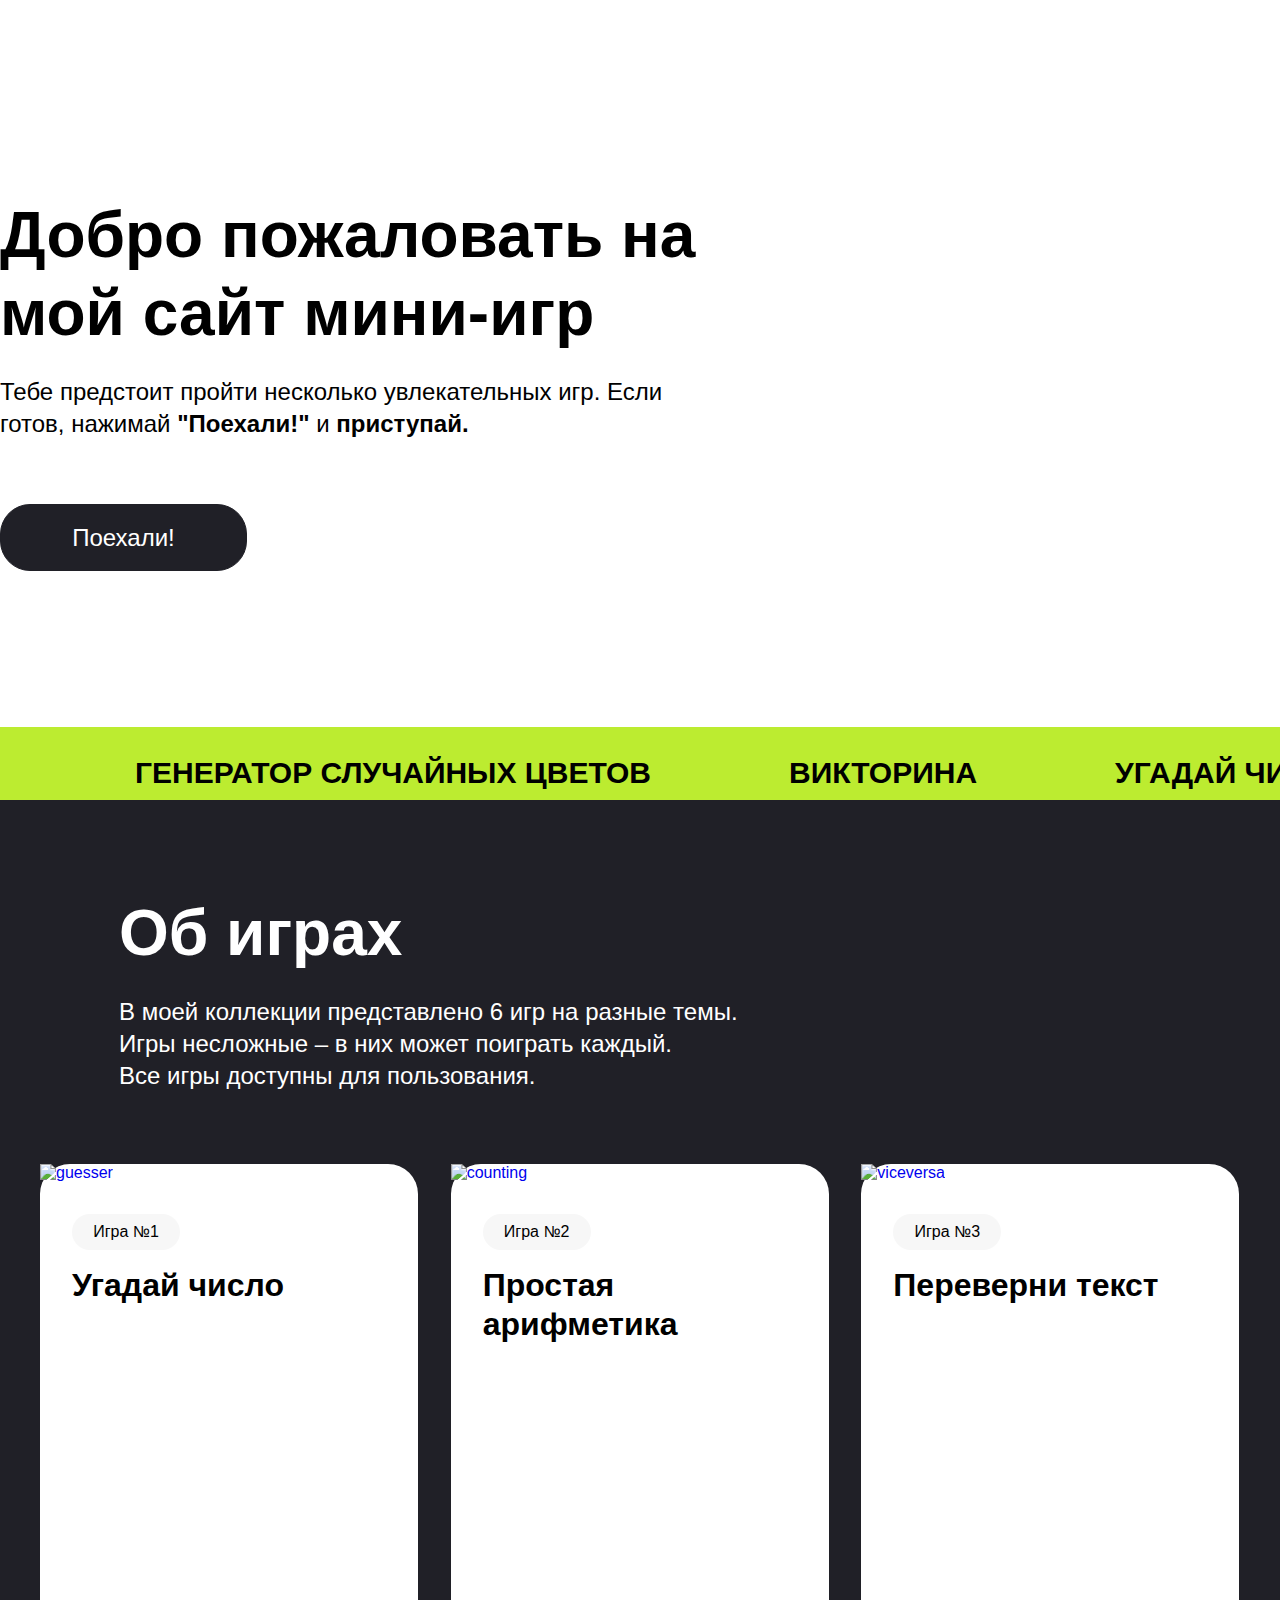
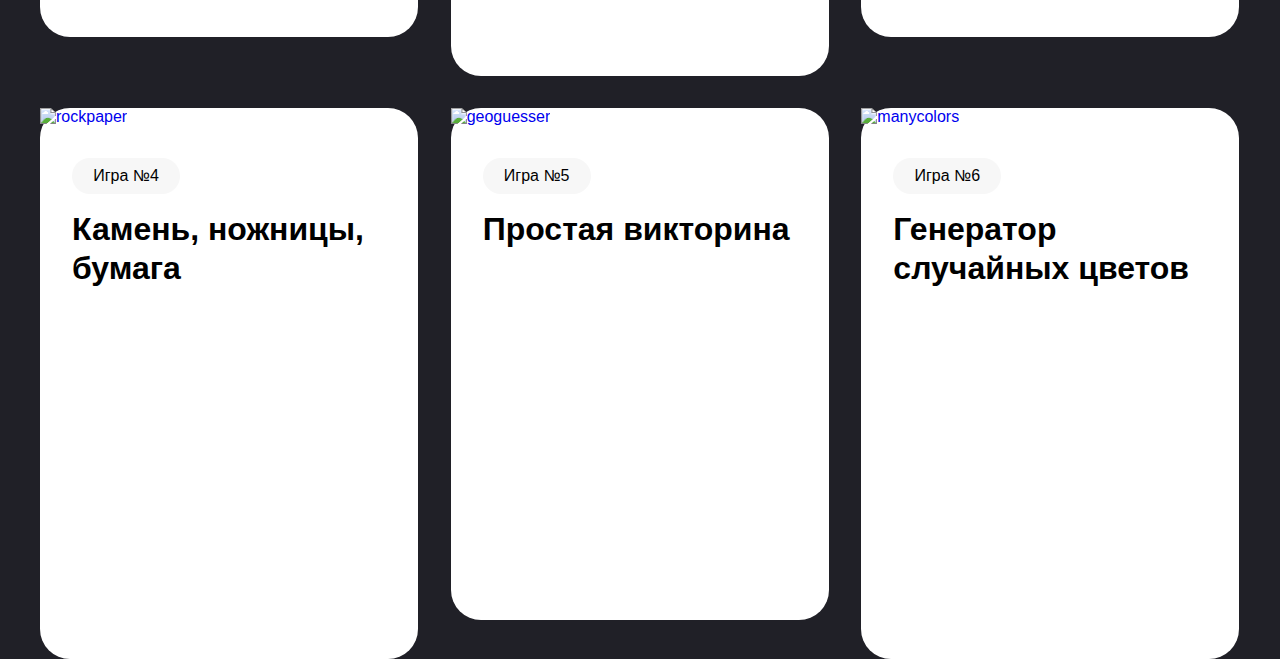
==== index.html @ f21422d6 "Добавил мобильный адаптив и задания по js" ====
<!DOCTYPE html>
<html lang="en">
<head>
    <meta charset="UTF-8">
    <meta name="viewport" content="width=device-width, initial-scale=1.0">
    <link rel="stylesheet" href="style.css">
    <link rel="stylesheet" href="_mobile.css">
    <title>Домашняя работа 1</title>
</head>
<body>
    <header class="header center">
        <div class="header__title-block">
            <h1 class="header__title-block-title">Добро пожаловать на мой сайт мини-игр</h1>
            <p class="header__title-block-text">Тебе предстоит пройти несколько увлекательных игр. Если готов, нажимай <span class="addtext">"Поехали!"</span> и <span class="addtext">приступай.</span></p>
            <button class="header__title-block-button">Поехали!</button>
        </div>
        <div class="header__stripe">
            <div class="header__stripe-text">
                <p class="header__stripe-text-tag">ВИКТОРИНА</p>
                <p class="header__stripe-text-tag">УГАДАЙ ЧИСЛО</p>
                <p class="header__stripe-text-tag">ПЕРЕВЕРНИ ТЕКСТ</p>
                <p class="header__stripe-text-tag">ПРОСТАЯ АРИФМЕТИКА</p>
                <p class="header__stripe-text-tag">КАМЕНЬ, НОЖНИЦЫ, БУМАГА</p>
                <p class="header__stripe-text-tag">ГЕНЕРАТОР СЛУЧАЙНЫХ ЦВЕТОВ</p>
                <p class="header__stripe-text-tag">ВИКТОРИНА</p>
                <p class="header__stripe-text-tag">УГАДАЙ ЧИСЛО</p>
                <p class="header__stripe-text-tag">ПЕРЕВЕРНИ ТЕКСТ</p>
                <p class="header__stripe-text-tag">ПРОСТАЯ АРИФМЕТИКА</p>
                <p class="header__stripe-text-tag">КАМЕНЬ, НОЖНИЦЫ, БУМАГА</p>
                <p class="header__stripe-text-tag">ГЕНЕРАТОР СЛУЧАЙНЫХ ЦВЕТОВ</p>
            </div>
        </div>
    </header>
<section class="about-games center">
<div class="about-games__textblock">
    <h2 class="about-games__title">Об играх</h2>
    <p class="about-games__text">В моей коллекции представлено 6 игр на разные темы. <br>Игры несложные – в них может поиграть каждый. <br>Все игры доступны для пользования.</p>
</div>

<div class="about-games__gamecards">
    <div class="about-games__gamecard-m">
    <a class="about-games__gamelink" href="#">
        <img src="gamesite/images/gamesicons/guesser.png" alt="guesser">
        <div class="about-games__gamelink-description">
            <label class="about-games__gamelink-description__title">Игра №1</label>
            <p class="about-games__gamelink-description__text">Угадай число</p>
        </div>
    </a>
    </div>
    <div class="about-games__gamecard-xl">
    <a class="about-games__gamelink" href="#">
            <img src="gamesite/images/gamesicons/counting.png" alt="counting">
            <div class="about-games__gamelink-description">
                <label class="about-games__gamelink-description__title">Игра №2</label>
                <p class="about-games__gamelink-description__text">Простая арифметика</p>
            </div>
    </a>
    </div>
    <div class="about-games__gamecard-m">
    <a class="about-games__gamelink" href="#">
        <img src="gamesite/images/gamesicons/viceversa.png" alt="viceversa">
        <div class="about-games__gamelink-description">
            <label class="about-games__gamelink-description__title">Игра №3</label>
            <p class="about-games__gamelink-description__text">Переверни текст</p>
        </div>
    </a>
    </div>
    <div class="about-games__gamecard-xxl">
    <a class="about-games__gamelink" href="#">
            <img src="gamesite/images/gamesicons/rockpaper.png" alt="rockpaper">
            <div class="about-games__gamelink-description">
                <label class="about-games__gamelink-description__title">Игра №4</label>
                <p class="about-games__gamelink-description__text">Камень, ножницы, бумага</p>
            </div>
    </a>
    </div>
    <div class="about-games__gamecard-xl">
    <a class="about-games__gamelink" href="#">
            <img src="gamesite/images/gamesicons/geoguesser.png" alt="geoguesser">
            <div class="about-games__gamelink-description">
                <label class="about-games__gamelink-description__title">Игра №5</label>
                <p class="about-games__gamelink-description__text">Простая викторина</p>
            </div>
    </a>
    </div>
    <div class="about-games__gamecard-xxl">
    <a class="about-games__gamelink" href="#">
            <img src="gamesite/images/gamesicons/manycolors.png" alt="manycolors">
            <div class="about-games__gamelink-description">
                <label class="about-games__gamelink-description__title">Игра №6</label>
                <p class="about-games__gamelink-description__text">Генератор случайных цветов</p>
            </div>
    </a>
    </div>
</div>
</section>
<script src="hw-2.js"></script>
</body>
</html>
---- style.css ----
* {
    margin: 0;
    padding: 0;
    box-sizing: border-box;
  }
 
  @import "mobile";

body {
    font-family: "Montserrat", sans-serif;
  }

.center {
    padding-left: calc(50% - 720px);
    padding-right: calc(50% - 720px);
}

  /* ↓↓↓БЛОК HEADER↓↓↓ */
  .header {
    max-height: 800px;
    width: 100%;
    background: url(gamesite/images/Star-1.png) left 63px top 94px/35px no-repeat,
                url(gamesite/images/Star-2.png) right 63px top 94px/57px no-repeat,
                url(gamesite/images/Star-3.png) bottom right/ 37px no-repeat,
                url(gamesite/images/Star-4.png) bottom right/84px no-repeat,
                url(gamesite/images/largestar2.png) right -350px/1074px 1130px no-repeat,
                url(gamesite/images/backgroundheader.png) center/100% 800px no-repeat;
    background-position: 23% 10%, 19% 17%, 57% 65%, 61% 75%, 132% 108%;
            }


.header__title-block {
    max-width: 768px;
    display: flex;
    flex-direction: column;
    align-content: center;
    justify-content: center;
    flex-wrap: wrap;
    }

.header__title-block-title {
    font-weight: 700;
    font-size: 64px;
    line-height: 78px;
    padding-top: 196px;
    
}

.header__title-block-text {
    font-weight: 400;
    font-size: 24px;
    line-height: 32px;
    padding-top: 24px;
    padding-right: 48px;
    }

/* ↓↓↓ Кнопка ↓↓↓ */

.header__title-block-button {
    background: #202027;
    border: 1px solid #202027;
    box-sizing: border-box;
    border-radius: 30px;
    width: 247px;
    height: 67px;
    font-size: 24px;
    font-weight: 600px;
    color: rgb(255, 255, 255);
    margin-top: 64px;
    margin-bottom: 156px;
}

.header__title-block-button:hover {
    background: #FFFFFF;
    color: #202027;
    transition: 0.5s;
}

/* ↑↑↑Кнопка конец↑↑↑ */

.addtext {
    font-weight: 600;
}

/* ↓↓↓ БЕГУЩАЯ СТРОКА ↓↓↓ */

.header__stripe {
    background-color: rgb(188, 236, 48);
    width: 1440px;
    height: 98px;
    overflow: hidden;
    margin: 0 auto;
}

.header__stripe-text {
    display: flex;
    flex-direction: row;
    align-items: center;
    justify-content: center;
    height: 90px;
    gap: 138px;
    
}

.header__stripe-text-tag {
    width: 100%;
    position: relative;
    font-size: 30px;
    font-weight: 700;
    line-height: 110%;
    white-space: nowrap;
    text-transform: uppercase;
}

.header__stripe-text-tag::before {
    position: absolute;
    content:'';
    background-image: url(gamesite/images/headerstripestar.svg);
    width: 36px;
    height: 36px;
    top: 0;
    left: -82px;
}

/* ↑↑↑ БЕГУЩАЯ СТРОКА конец ↑↑↑ */

 /* ↑↑↑БЛОК HEADER КОНЕЦ↑↑↑ */

/* ↓↓↓БЛОК ОБ ИГРАХ↓↓↓ */

.about-games {
    background: #202027;
    background-repeat: no-repeat;
    background-image: url(gamesite/images/BlackstarXL.png), 
                      url(gamesite/images/Blackstar1.png), 
                      url(gamesite/images/Blackstar2.png);
    background-position: 106% 1%, 22% 55%, 24% 60%;
                
}

.about-games__textblock {
    margin-left: 119px;
    margin-right: 120px;
}

.about-games__title {
    padding-top: 94px;
    font-weight: 700;
    font-size: 64px;
    line-height: 78px;
    color: #ffffff;

}

.about-games__text {
    font-size: 24px;
    font-weight: 400;
    line-height: 32px;
    padding-top: 24px;
    letter-spacing: 0px;
    color: #FFFFFF;
}

/* ↓↓↓КАРТОЧСКИ С ИГРАМИ↓↓↓ */
    
/* ↓↓ Контейнер со всеми карточками ↓↓ */
.about-games__gamecards {
    display: grid;
    grid-template-columns: repeat(3, 1fr);
    gap: 32px;
    margin-top: 72px;
    max-width: 1200px;
    margin-left: auto;
    margin-right: auto;
} 
/* ↑↑ Контейнер со всеми карточками ↑↑ */

    /* ↓↓ Карточка малого размера ↓↓ */
.about-games__gamecard-m {
    width: 378px;
    height: 473px;
    background-color: #FFFFFF;
    border-radius: 30px;

}

.about-games__gamelink {
    text-decoration: none;
}

.about-games__gamelink-description {
    padding-top: 32px;
    padding-left: 32px;
    padding-right: 32px;
    padding-bottom: 36px;
}

.about-games__gamelink-description__title {
    font-size: 16px;
    font-weight: 500;
    line-height: 110%;
    border-radius: 52.58px;
    background: rgb(247, 247, 247);
    width: 108px;
    height: 36px;
    display: flex;
    align-items: center;
    justify-content: center;
    color: #000000;
}

.about-games__gamelink-description__text {
    padding-top: 16px;
    font-size: 32px;
    font-weight: 700;
    line-height: 39px;
    color: #000000; 
}
    /* ↑↑ Карточка малого размера ↑↑ */

    /* ↓↓ Карточка большого размера ↓↓ */

.about-games__gamecard-xl {
    width: 378px;
    height: 512px;
    background-color: #ffffff;
    border-radius: 30px;
    }

    /* ↑↑ Карточка большого размера ↑↑ */

    /* ↓↓ Карточка мега размера ↓↓ */

.about-games__gamecard-xxl {
    width: 378px;
    height: 551px;
    background-color: #ffffff;
    border-radius: 30px;
    }

    /* ↑↑ Карточка мега размера ↑↑ */
---- _mobile.css ----
@media (max-width: 768px) {

.about-games {
    display: none;
}

body {
    font-family: "Montserrat", sans-serif;
  }

  
.header {
    margin: auto;
    max-width: 425px;
    background: 
        url(gamesite/images/Star-1.png) left 63px top 94px/21px no-repeat,
        url(gamesite/images/Star-2.png) right 63px top 94px/35px no-repeat,
        url(gamesite/images/Star-3.png) bottom right/18px no-repeat,
        url(gamesite/images/Star-4.png) bottom right/39px 41px no-repeat,
        url(gamesite/images/Largemobilestar.png) no-repeat,
        url(gamesite/images/backgroundheader.png) center/425px 800px no-repeat;
    background-position: 35% 10%, 22% 17%, 70% 82%, 86% 89%, 155% -19%;
}

.header__title-block {
    font-family: Montserrat;
    padding-left: 17px;
    padding-right: 16px;
    display: flex;
    flex-direction: column;
    align-content: stretch;
    align-items: center;
    justify-content: center;
    text-align: center;
}


.header__title-block-title {
    font-family: Montserrat;
    font-size: 40px;
    font-weight: 700;
    line-height: 49px;
    letter-spacing: 0px;
    padding-left: 40px;
    padding-right: 40px;
    
    
    
}

.header__title-block-text {
    font-family: Montserrat;
    font-size: 16px;
    font-weight: 400;
    line-height: 20px;
    letter-spacing: 0px;
    padding-left: 40px;
    padding-right: 40px;
    margin-top: 24px;
    
}

/* ↓↓↓ Кнопка ↓↓↓ */
.header__title-block-button {
    background: #202027;
    border: 1px solid #202027;
    box-sizing: border-box;
    border-radius: 30px;
    width: 285px;
    height: 55px;
    font-size: 16px;
    font-weight: 600;
    line-height: 141.69%;
    color: rgb(255, 255, 255);
    margin-bottom: 131px;
    margin-top: 36px;
}
/* ↑↑↑Кнопка конец↑↑↑ */

/* ↓↓↓ БЕГУЩАЯ СТРОКА ↓↓↓ */

.header__stripe {
    background-color: rgb(188, 236, 48);
    width: 768px;
    height: 51px;
    overflow: hidden;
    
}

.header__stripe-text {
    display: flex;
    flex-direction: row;
    align-items: center;
    justify-content: center;
    height: 51.34px;
    gap: 74.13px;
    
}

.header__stripe-text-tag {
    width: 100%;
    position: relative;
    font-size: 16px;
    font-weight: 700;
    line-height: 110%;
    white-space: nowrap;
    text-transform: uppercase;
}

.header__stripe-text-tag::before {
    position: absolute;
    content:'';
    background-image: url(gamesite/images/headerstripestar.svg);
    width: 19.34pxx;
    height: 19.34pxpx;
    top: -9px;
    left: -52px;
}

/* ↑↑↑ БЕГУЩАЯ СТРОКА конец ↑↑↑ */




}
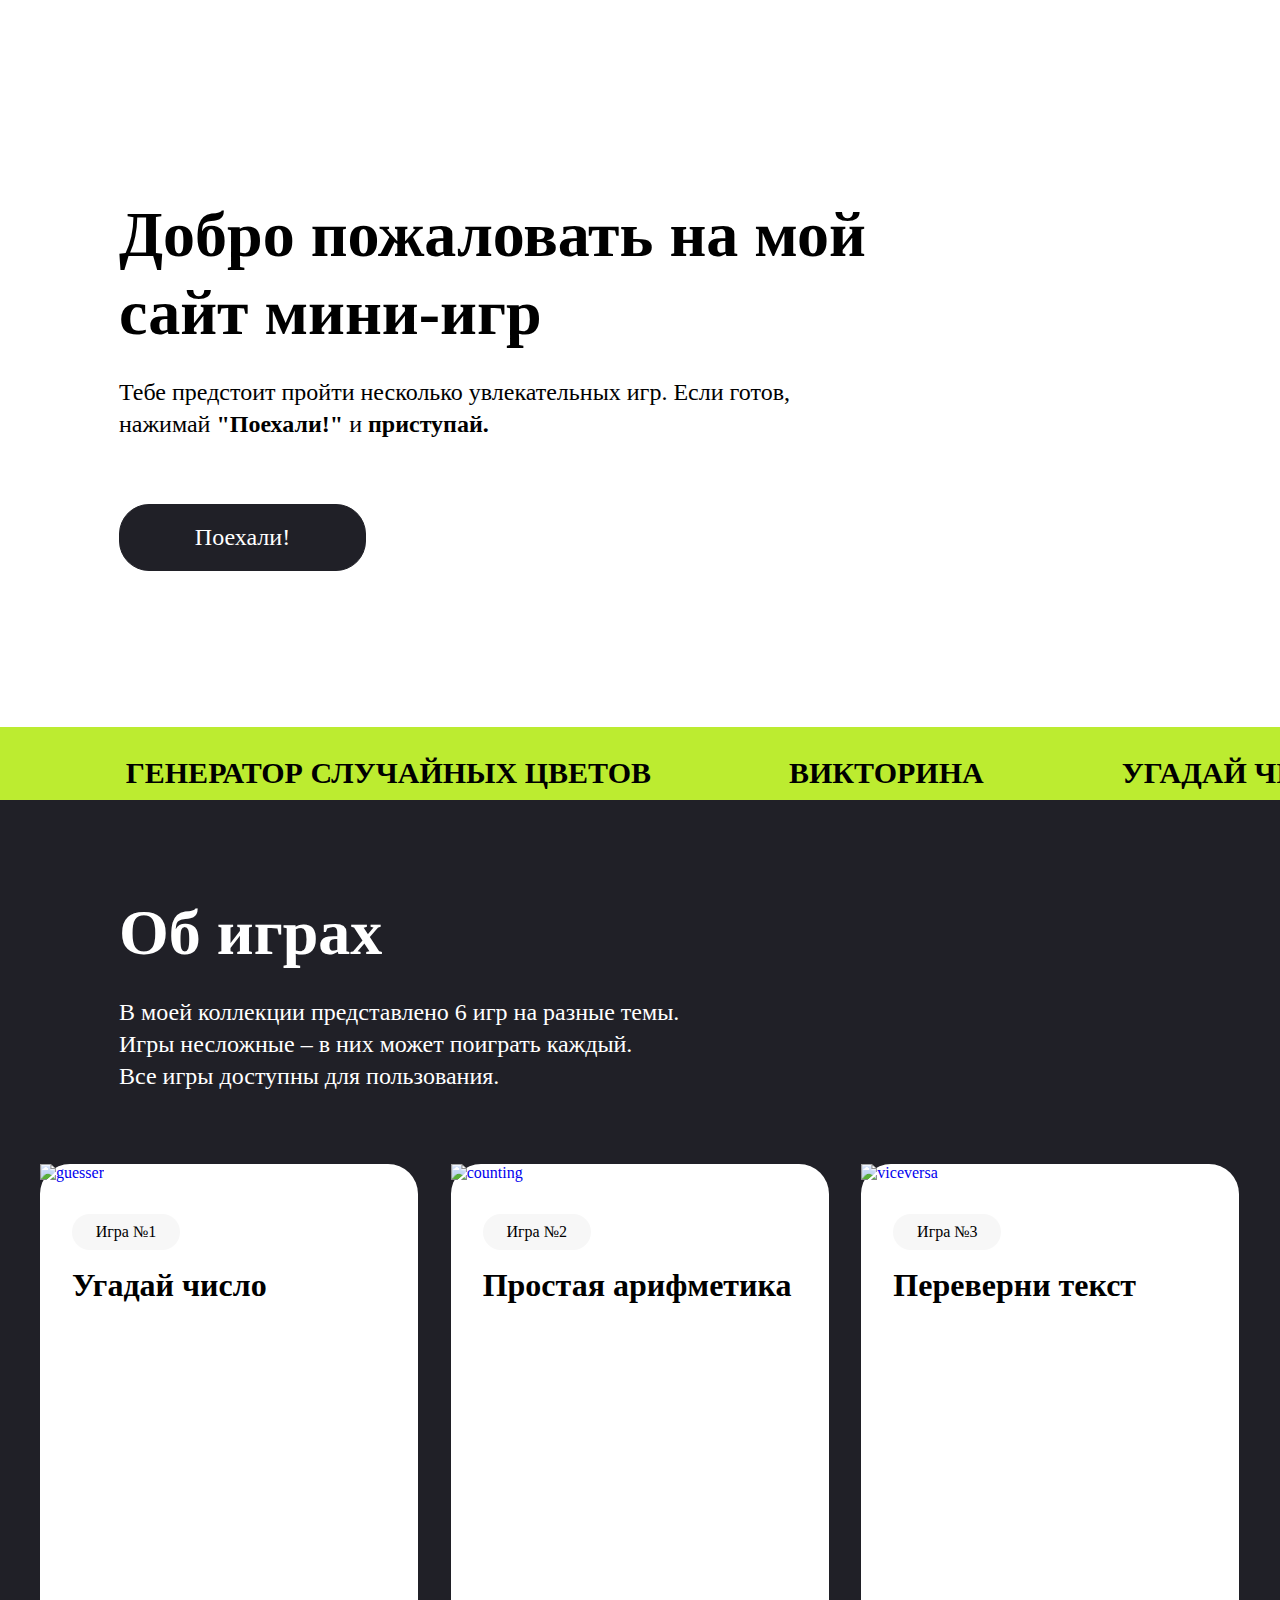
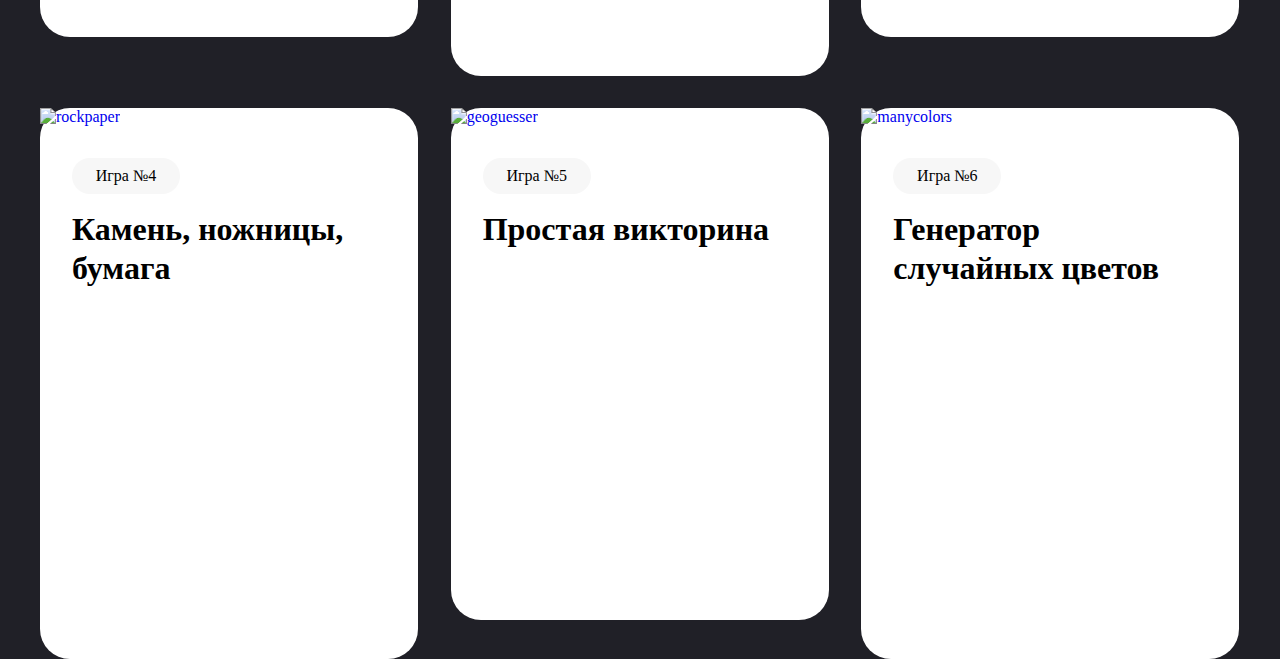
==== commit d783cf02: "Внес правки" ====
--- a/index.html
+++ b/index.html
@@ -38,60 +38,60 @@
 </div>
 
 <div class="about-games__gamecards">
-    <div class="about-games__gamecard-m">
+    <article class="about-games__gamecard-m">
     <a class="about-games__gamelink" href="#">
         <img src="gamesite/images/gamesicons/guesser.png" alt="guesser">
         <div class="about-games__gamelink-description">
-            <label class="about-games__gamelink-description__title">Игра №1</label>
+            <p class="about-games__gamelink-description__title">Игра №1</p>
             <p class="about-games__gamelink-description__text">Угадай число</p>
         </div>
     </a>
-    </div>
-    <div class="about-games__gamecard-xl">
+    </article>
+    <article class="about-games__gamecard-xl">
     <a class="about-games__gamelink" href="#">
             <img src="gamesite/images/gamesicons/counting.png" alt="counting">
             <div class="about-games__gamelink-description">
-                <label class="about-games__gamelink-description__title">Игра №2</label>
+                <p class="about-games__gamelink-description__title">Игра №2</p>
                 <p class="about-games__gamelink-description__text">Простая арифметика</p>
             </div>
     </a>
-    </div>
-    <div class="about-games__gamecard-m">
+    </article>
+    <article class="about-games__gamecard-m">
     <a class="about-games__gamelink" href="#">
         <img src="gamesite/images/gamesicons/viceversa.png" alt="viceversa">
         <div class="about-games__gamelink-description">
-            <label class="about-games__gamelink-description__title">Игра №3</label>
+            <p class="about-games__gamelink-description__title">Игра №3</p>
             <p class="about-games__gamelink-description__text">Переверни текст</p>
         </div>
     </a>
-    </div>
-    <div class="about-games__gamecard-xxl">
+    </article>
+    <article class="about-games__gamecard-xxl">
     <a class="about-games__gamelink" href="#">
             <img src="gamesite/images/gamesicons/rockpaper.png" alt="rockpaper">
             <div class="about-games__gamelink-description">
-                <label class="about-games__gamelink-description__title">Игра №4</label>
+                <p class="about-games__gamelink-description__title">Игра №4</p>
                 <p class="about-games__gamelink-description__text">Камень, ножницы, бумага</p>
             </div>
     </a>
-    </div>
-    <div class="about-games__gamecard-xl">
+    </article>
+    <article class="about-games__gamecard-xl">
     <a class="about-games__gamelink" href="#">
             <img src="gamesite/images/gamesicons/geoguesser.png" alt="geoguesser">
             <div class="about-games__gamelink-description">
-                <label class="about-games__gamelink-description__title">Игра №5</label>
+                <p class="about-games__gamelink-description__title">Игра №5</p>
                 <p class="about-games__gamelink-description__text">Простая викторина</p>
             </div>
     </a>
-    </div>
-    <div class="about-games__gamecard-xxl">
+    </article>
+    <article class="about-games__gamecard-xxl">
     <a class="about-games__gamelink" href="#">
             <img src="gamesite/images/gamesicons/manycolors.png" alt="manycolors">
             <div class="about-games__gamelink-description">
-                <label class="about-games__gamelink-description__title">Игра №6</label>
+                <p class="about-games__gamelink-description__title">Игра №6</p>
                 <p class="about-games__gamelink-description__text">Генератор случайных цветов</p>
             </div>
     </a>
-    </div>
+    </article>
 </div>
 </section>
 <script src="hw-2.js"></script>
--- a/style.css
+++ b/style.css
@@ -5,10 +5,6 @@
   }
  
   @import "mobile";
-
-body {
-    font-family: "Montserrat", sans-serif;
-  }
 
 .center {
     padding-left: calc(50% - 720px);
@@ -36,6 +32,8 @@
     align-content: center;
     justify-content: center;
     flex-wrap: wrap;
+    margin-left: 119px;
+    margin-right: 120px;
     }
 
 .header__title-block-title {
@@ -43,6 +41,7 @@
     font-size: 64px;
     line-height: 78px;
     padding-top: 196px;
+    font-family: Montserrat;
     
 }
 
@@ -52,6 +51,7 @@
     line-height: 32px;
     padding-top: 24px;
     padding-right: 48px;
+    font-family: Montserrat;
     }
 
 /* ↓↓↓ Кнопка ↓↓↓ */
@@ -68,6 +68,7 @@
     color: rgb(255, 255, 255);
     margin-top: 64px;
     margin-bottom: 156px;
+    font-family: Montserrat;
 }
 
 .header__title-block-button:hover {
@@ -110,6 +111,7 @@
     line-height: 110%;
     white-space: nowrap;
     text-transform: uppercase;
+    font-family: Montserrat;
 }
 
 .header__stripe-text-tag::before {
@@ -135,7 +137,7 @@
                       url(gamesite/images/Blackstar1.png), 
                       url(gamesite/images/Blackstar2.png);
     background-position: 106% 1%, 22% 55%, 24% 60%;
-                
+    width: 100%;
 }
 
 .about-games__textblock {
@@ -149,6 +151,7 @@
     font-size: 64px;
     line-height: 78px;
     color: #ffffff;
+    font-family: Montserrat;
 
 }
 
@@ -159,6 +162,7 @@
     padding-top: 24px;
     letter-spacing: 0px;
     color: #FFFFFF;
+    font-family: Montserrat;
 }
 
 /* ↓↓↓КАРТОЧСКИ С ИГРАМИ↓↓↓ */
@@ -207,6 +211,7 @@
     align-items: center;
     justify-content: center;
     color: #000000;
+    font-family: Montserrat;
 }
 
 .about-games__gamelink-description__text {
@@ -215,6 +220,7 @@
     font-weight: 700;
     line-height: 39px;
     color: #000000; 
+    font-family: Montserrat;
 }
     /* ↑↑ Карточка малого размера ↑↑ */
 
@@ -238,5 +244,96 @@
     border-radius: 30px;
     }
 
-    /* ↑↑ Карточка мега размера ↑↑ */
-
+ /* ↑↑ Карточка мега размера ↑↑ */
+
+
+
+
+
+
+
+
+
+
+
+
+
+
+
+
+
+
+
+
+
+
+
+
+
+
+
+
+
+
+
+
+
+
+
+
+
+
+
+
+
+
+
+
+
+
+
+
+
+
+
+
+
+
+
+
+
+
+
+
+
+
+
+
+
+
+
+
+
+
+
+
+
+
+
+
+
+
+
+
+
+
+
+
+
+
+
+
+
+
+
+
--- a/_mobile.css
+++ b/_mobile.css
@@ -4,11 +4,6 @@
     display: none;
 }
 
-body {
-    font-family: "Montserrat", sans-serif;
-  }
-
-  
 .header {
     margin: auto;
     max-width: 425px;
@@ -78,7 +73,7 @@
 /* ↑↑↑Кнопка конец↑↑↑ */
 
 /* ↓↓↓ БЕГУЩАЯ СТРОКА ↓↓↓ */
-
+.header__stripe {display: none;}
 .header__stripe {
     background-color: rgb(188, 236, 48);
     width: 768px;
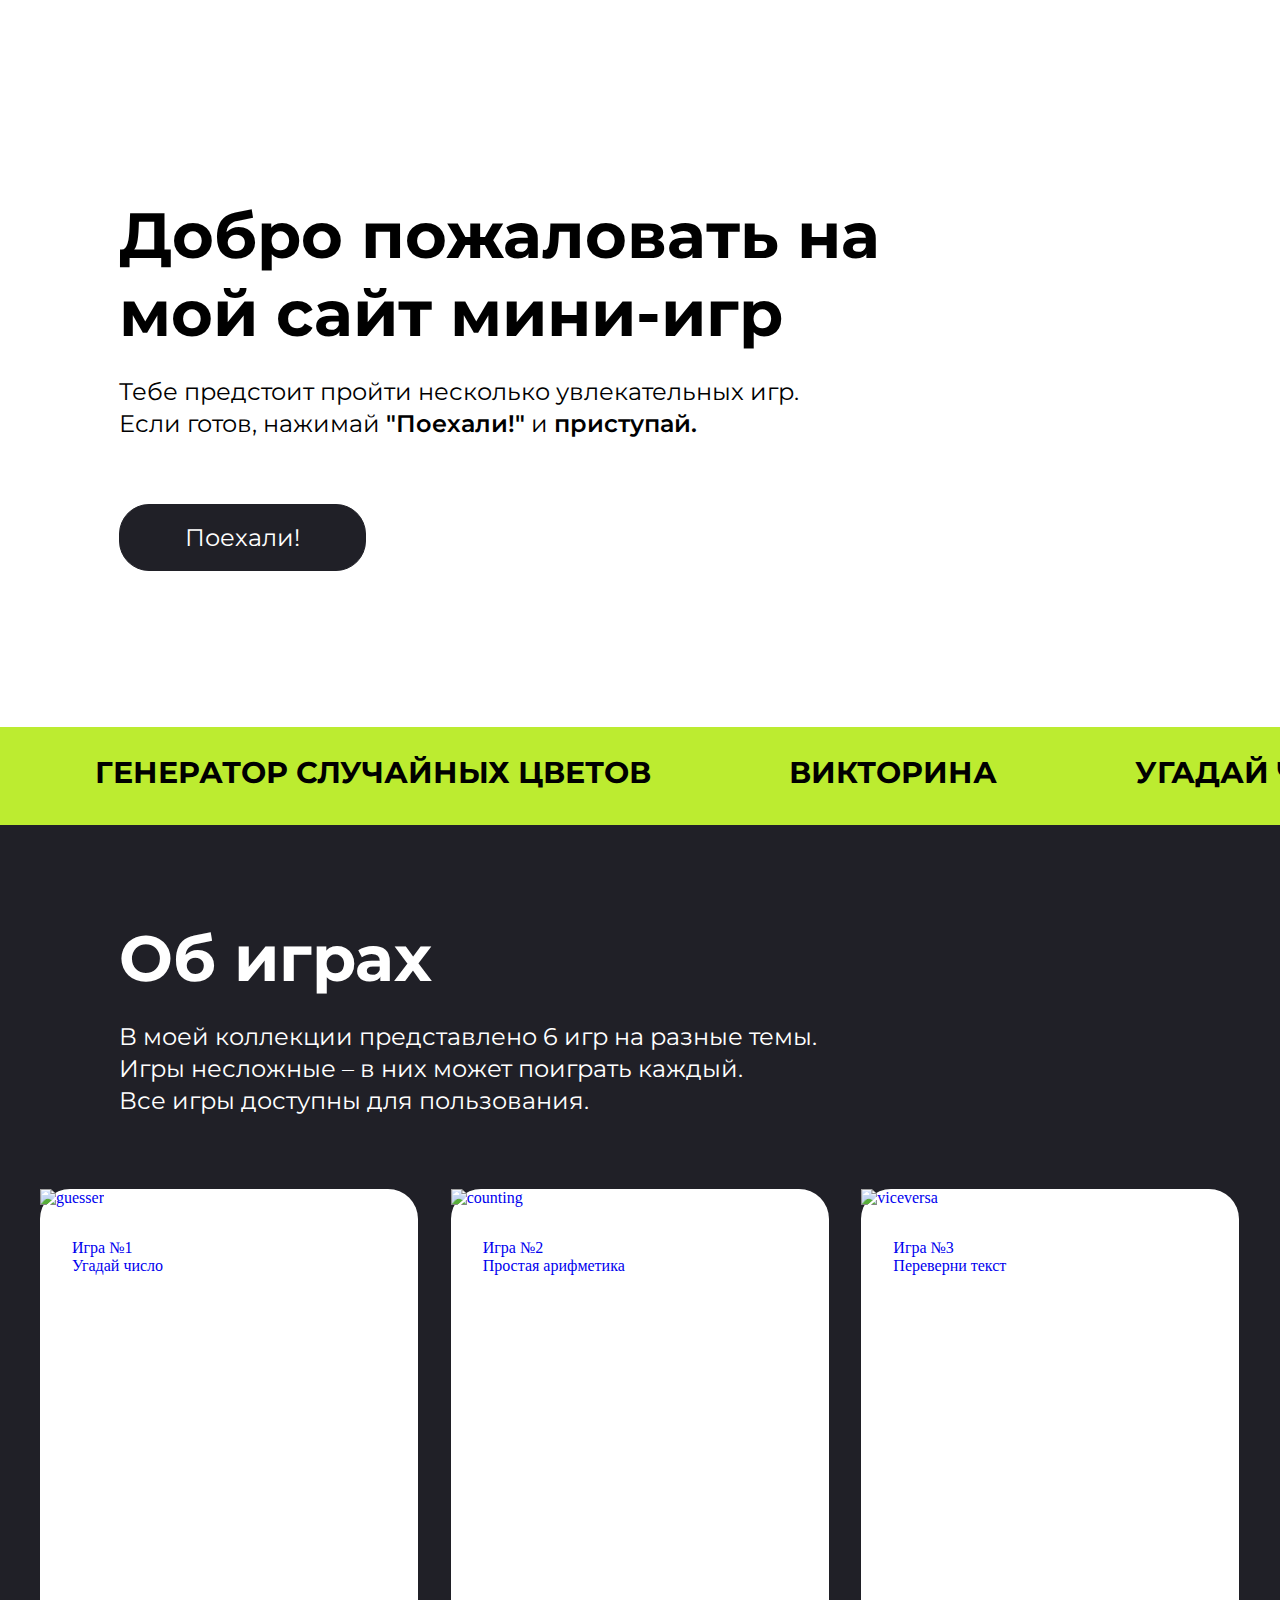
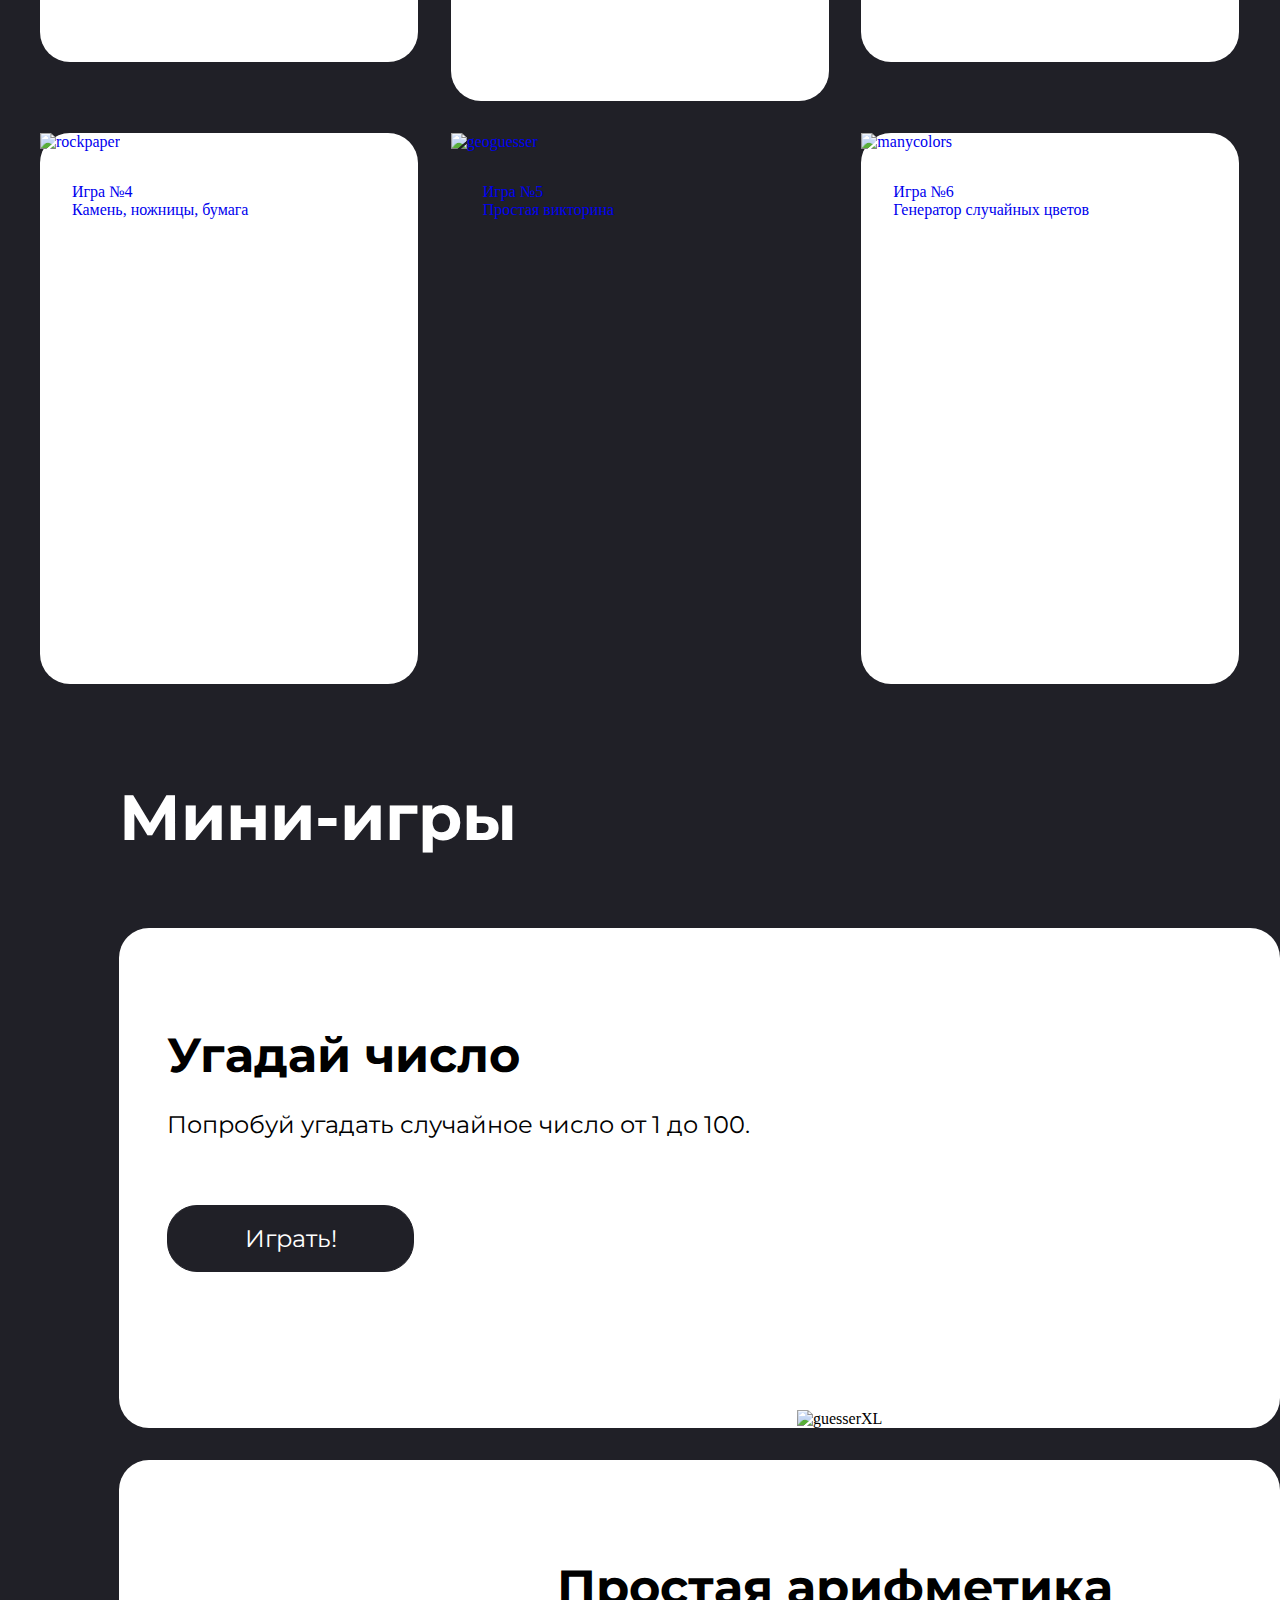
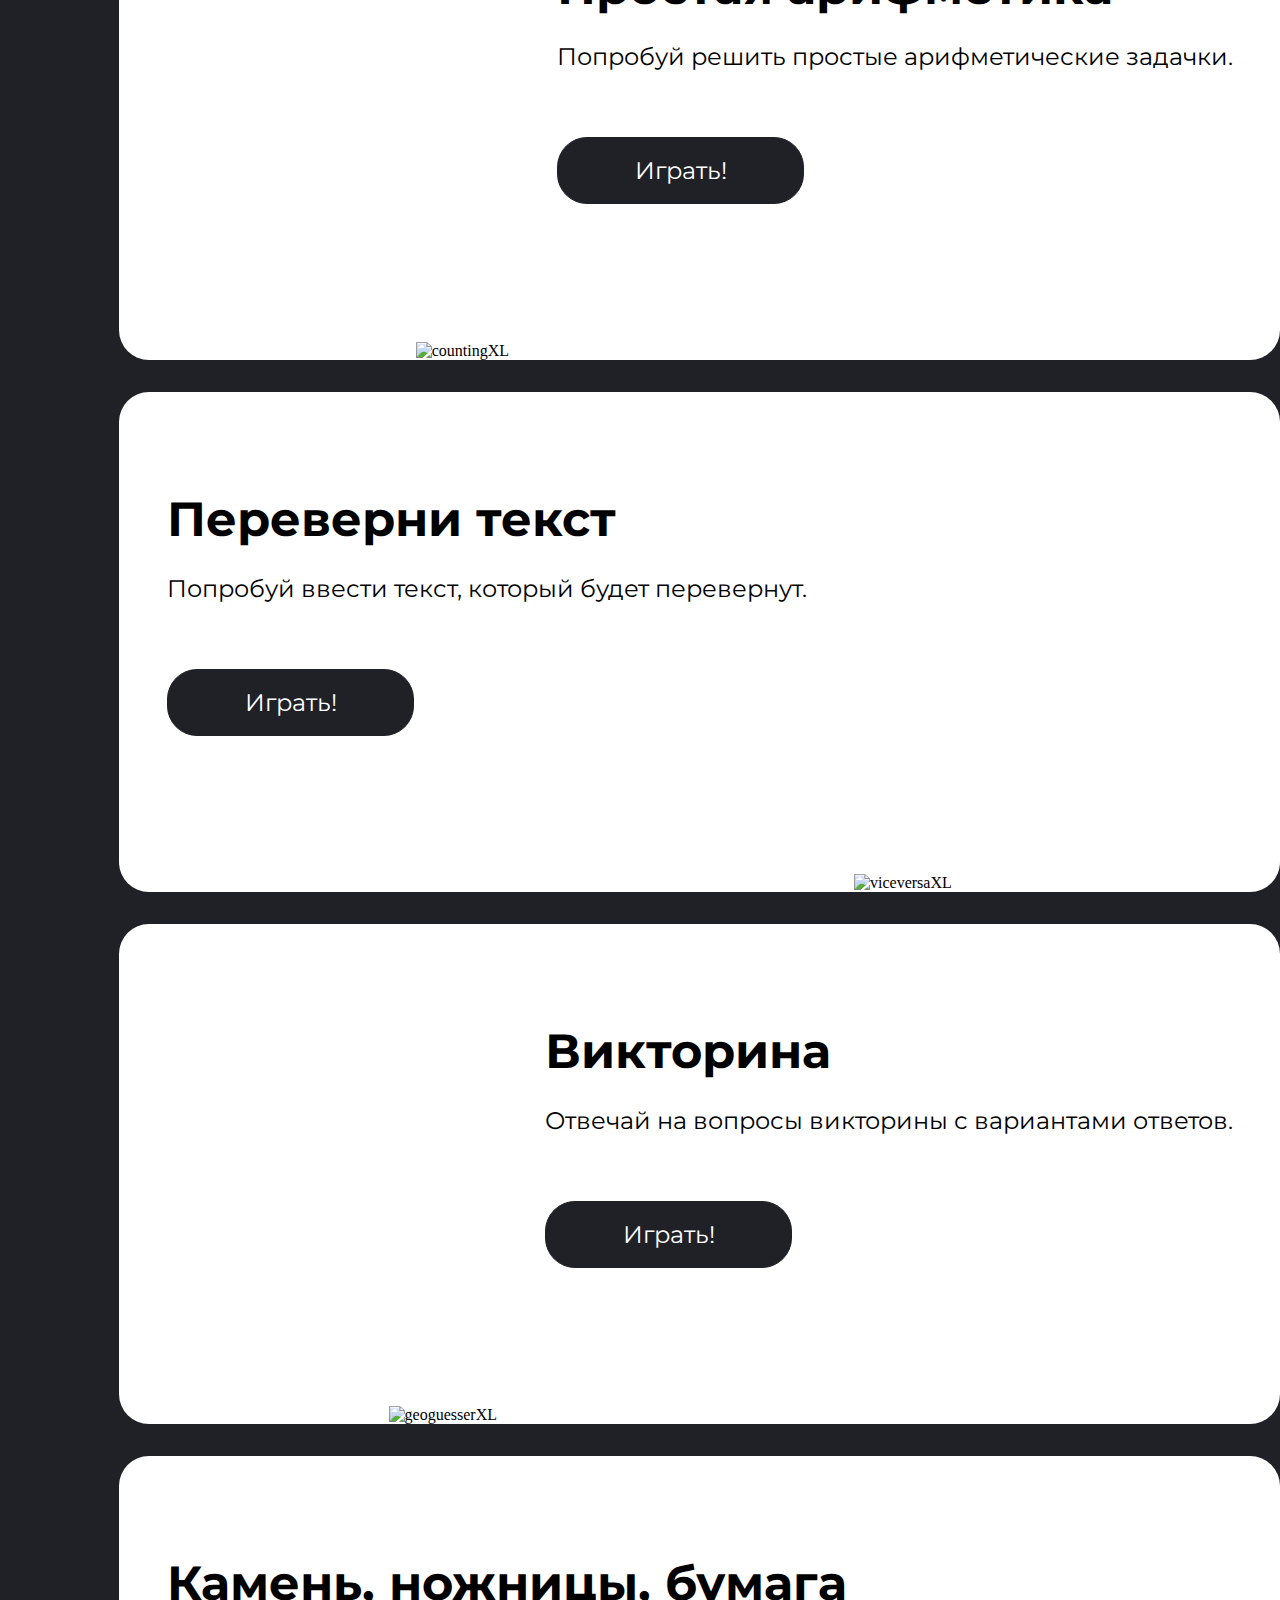
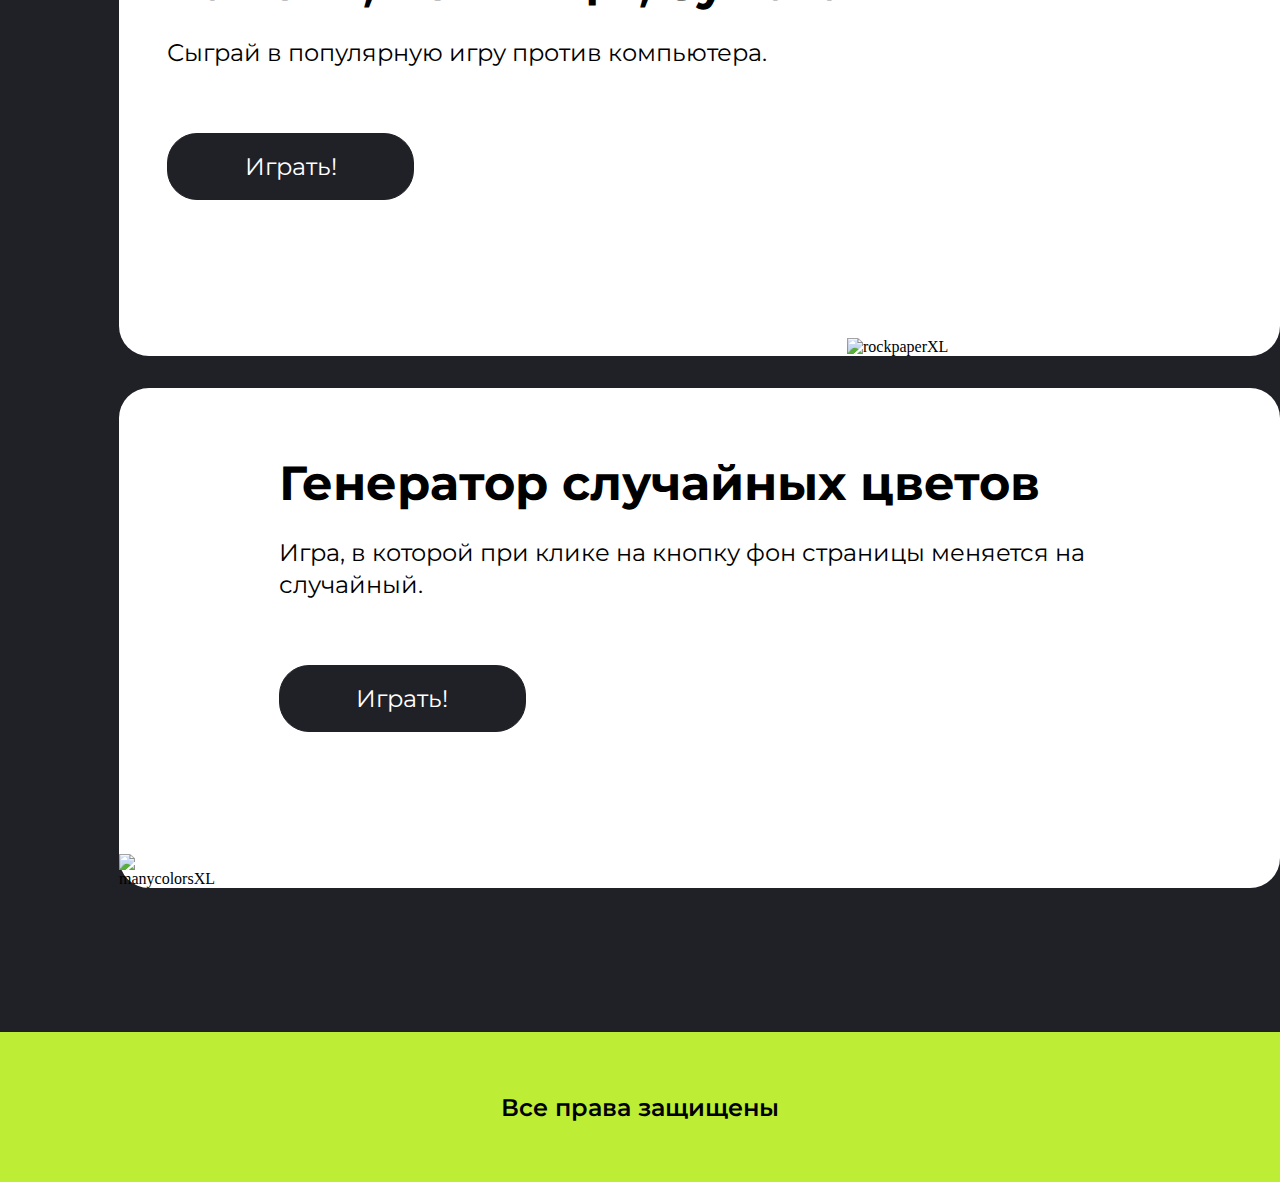
==== commit a291e6c7: "Добавил JS задания по 4 домашке. Адаптив был принят еще во 2 домашке, поэтому здесь ничего в адаптив" ====
--- a/index.html
+++ b/index.html
@@ -14,36 +14,35 @@
             <p class="header__title-block-text">Тебе предстоит пройти несколько увлекательных игр. Если готов, нажимай <span class="addtext">"Поехали!"</span> и <span class="addtext">приступай.</span></p>
             <button class="header__title-block-button">Поехали!</button>
         </div>
-        <div class="header__stripe">
-            <div class="header__stripe-text">
-                <p class="header__stripe-text-tag">ВИКТОРИНА</p>
-                <p class="header__stripe-text-tag">УГАДАЙ ЧИСЛО</p>
-                <p class="header__stripe-text-tag">ПЕРЕВЕРНИ ТЕКСТ</p>
-                <p class="header__stripe-text-tag">ПРОСТАЯ АРИФМЕТИКА</p>
-                <p class="header__stripe-text-tag">КАМЕНЬ, НОЖНИЦЫ, БУМАГА</p>
-                <p class="header__stripe-text-tag">ГЕНЕРАТОР СЛУЧАЙНЫХ ЦВЕТОВ</p>
-                <p class="header__stripe-text-tag">ВИКТОРИНА</p>
-                <p class="header__stripe-text-tag">УГАДАЙ ЧИСЛО</p>
-                <p class="header__stripe-text-tag">ПЕРЕВЕРНИ ТЕКСТ</p>
-                <p class="header__stripe-text-tag">ПРОСТАЯ АРИФМЕТИКА</p>
-                <p class="header__stripe-text-tag">КАМЕНЬ, НОЖНИЦЫ, БУМАГА</p>
-                <p class="header__stripe-text-tag">ГЕНЕРАТОР СЛУЧАЙНЫХ ЦВЕТОВ</p>
-            </div>
-        </div>
     </header>
+<div class="header__stripe">
+    <div class="header__stripe-text">
+        <p class="header__stripe-text-tag">ВИКТОРИНА</p>
+        <p class="header__stripe-text-tag">УГАДАЙ ЧИСЛО</p>
+        <p class="header__stripe-text-tag">ПЕРЕВЕРНИ ТЕКСТ</p>
+        <p class="header__stripe-text-tag">ПРОСТАЯ АРИФМЕТИКА</p>
+        <p class="header__stripe-text-tag">КАМЕНЬ, НОЖНИЦЫ, БУМАГА</p>
+        <p class="header__stripe-text-tag">ГЕНЕРАТОР СЛУЧАЙНЫХ ЦВЕТОВ</p>
+        <p class="header__stripe-text-tag">ВИКТОРИНА</p>
+        <p class="header__stripe-text-tag">УГАДАЙ ЧИСЛО</p>
+        <p class="header__stripe-text-tag">ПЕРЕВЕРНИ ТЕКСТ</p>
+        <p class="header__stripe-text-tag">ПРОСТАЯ АРИФМЕТИКА</p>
+        <p class="header__stripe-text-tag">КАМЕНЬ, НОЖНИЦЫ, БУМАГА</p>
+        <p class="header__stripe-text-tag">ГЕНЕРАТОР СЛУЧАЙНЫХ ЦВЕТОВ</p>
+    </div>
+</div>
 <section class="about-games center">
 <div class="about-games__textblock">
     <h2 class="about-games__title">Об играх</h2>
     <p class="about-games__text">В моей коллекции представлено 6 игр на разные темы. <br>Игры несложные – в них может поиграть каждый. <br>Все игры доступны для пользования.</p>
 </div>
-
 <div class="about-games__gamecards">
     <article class="about-games__gamecard-m">
     <a class="about-games__gamelink" href="#">
         <img src="gamesite/images/gamesicons/guesser.png" alt="guesser">
         <div class="about-games__gamelink-description">
-            <p class="about-games__gamelink-description__title">Игра №1</p>
-            <p class="about-games__gamelink-description__text">Угадай число</p>
+            <p class="about-games__gamelink-description__name">Игра №1</p>
+            <p class="about-games__gamelink-description__desc">Угадай число</p>
         </div>
     </a>
     </article>
@@ -51,8 +50,8 @@
     <a class="about-games__gamelink" href="#">
             <img src="gamesite/images/gamesicons/counting.png" alt="counting">
             <div class="about-games__gamelink-description">
-                <p class="about-games__gamelink-description__title">Игра №2</p>
-                <p class="about-games__gamelink-description__text">Простая арифметика</p>
+                <p class="about-games__gamelink-description__name">Игра №2</p>
+                <p class="about-games__gamelink-description__desc ">Простая арифметика</p>
             </div>
     </a>
     </article>
@@ -60,8 +59,8 @@
     <a class="about-games__gamelink" href="#">
         <img src="gamesite/images/gamesicons/viceversa.png" alt="viceversa">
         <div class="about-games__gamelink-description">
-            <p class="about-games__gamelink-description__title">Игра №3</p>
-            <p class="about-games__gamelink-description__text">Переверни текст</p>
+            <p class="about-games__gamelink-description__name">Игра №3</p>
+            <p class="about-games__gamelink-description__desc">Переверни текст</p>
         </div>
     </a>
     </article>
@@ -69,17 +68,17 @@
     <a class="about-games__gamelink" href="#">
             <img src="gamesite/images/gamesicons/rockpaper.png" alt="rockpaper">
             <div class="about-games__gamelink-description">
-                <p class="about-games__gamelink-description__title">Игра №4</p>
-                <p class="about-games__gamelink-description__text">Камень, ножницы, бумага</p>
+                <p class="about-games__gamelink-description__name">Игра №4</p>
+                <p class="about-games__gamelink-description__desc">Камень, ножницы, бумага</p>
             </div>
     </a>
     </article>
-    <article class="about-games__gamecard-xl">
+    <article class="about-games__gamecard-xl2">
     <a class="about-games__gamelink" href="#">
             <img src="gamesite/images/gamesicons/geoguesser.png" alt="geoguesser">
             <div class="about-games__gamelink-description">
-                <p class="about-games__gamelink-description__title">Игра №5</p>
-                <p class="about-games__gamelink-description__text">Простая викторина</p>
+                <p class="about-games__gamelink-description__name">Игра №5</p>
+                <p class="about-games__gamelink-description__desc">Простая викторина</p>
             </div>
     </a>
     </article>
@@ -87,13 +86,83 @@
     <a class="about-games__gamelink" href="#">
             <img src="gamesite/images/gamesicons/manycolors.png" alt="manycolors">
             <div class="about-games__gamelink-description">
-                <p class="about-games__gamelink-description__title">Игра №6</p>
-                <p class="about-games__gamelink-description__text">Генератор случайных цветов</p>
+                <p class="about-games__gamelink-description__name">Игра №6</p>
+                <p class="about-games__gamelink-description__desc">Генератор случайных цветов</p>
             </div>
     </a>
     </article>
 </div>
 </section>
-<script src="hw-2.js"></script>
+<section class="mini-games center">
+    <div class="mini-games__background">
+        <h2 class="mini-games__title">Мини-игры</h2>
+        <div class="mini-games__allcards">
+            <article class="mini-games__gamecard">
+                <div class="mini-games__gamecard-text-container">
+                    <div class="mini-games__gamecard-textonly">
+                        <h3 class="mini-games__gametitle">Угадай число</h3>
+                        <p class="mini-games__gametext">Попробуй угадать случайное число от 1 до 100.</p>
+                    </div>    
+                    <button class="mini-games__gamebutton">Играть!</button>
+                </div>
+                <img class="mini-games__image1" src="gamesite/images/gamesicons/gamesiconsLarge/guesserXL.png" alt="guesserXL">
+            </article>
+            <article class="mini-games__gamecard2">
+                <div class="mini-games__gamecard-text-container2">
+                    <div class="mini-games__gamecard-textonly2">
+                        <h3 class="mini-games__gametitle2">Простая арифметика</h3>
+                        <p class="mini-games__gametext2">Попробуй решить простые арифметические задачки.</p>
+                    </div>
+                    <button class="mini-games__gamebutton">Играть!</button>
+                </div>
+                <img class="mini-games__image2" src="gamesite/images/gamesicons/gamesiconsLarge/countingXL.png" alt="countingXL">
+            </article>
+            <article class="mini-games__gamecard">
+                <div class="mini-games__gamecard-text-container">
+                    <div class="mini-games__gamecard-textonly">
+                        <h3 class="mini-games__gametitle">Переверни текст</h3>
+                        <p class="mini-games__gametext">Попробуй ввести текст, который будет перевернут.</p>
+                    </div>    
+                    <button class="mini-games__gamebutton">Играть!</button>
+                </div>
+                <img class="mini-games__image1" src="gamesite/images/gamesicons/gamesiconsLarge/viceversaXL.png" alt="viceversaXL">
+            </article>
+            <article class="mini-games__gamecard2">
+                <div class="mini-games__gamecard-text-container2">
+                    <div class="mini-games__gamecard-textonly2">
+                        <h3 class="mini-games__gametitle2">Викторина</h3>
+                        <p class="mini-games__gametext2">Отвечай на вопросы викторины с вариантами ответов.</p>
+                    </div>
+                    <button class="mini-games__gamebutton">Играть!</button>
+                </div>
+                <img class="mini-games__image2" src="gamesite/images/gamesicons/gamesiconsLarge/geoguesserXL.png" alt="geoguesserXL">
+            </article>
+            <article class="mini-games__gamecard">
+                <div class="mini-games__gamecard-text-container">
+                    <div class="mini-games__gamecard-textonly">
+                        <h3 class="mini-games__gametitle">Камень, ножницы, бумага</h3>
+                        <p class="mini-games__gametext">Сыграй в популярную игру против компьютера.</p>
+                    </div>    
+                    <button class="mini-games__gamebutton">Играть!</button>
+                </div>
+                <img class="mini-games__image1" src="gamesite/images/gamesicons/gamesiconsLarge/rockpaperXL.png" alt="rockpaperXL">
+            </article>
+            <article class="mini-games__gamecard3">
+                <div class="mini-games__gamecard-text-container3">
+                    <div class="mini-games__gamecard-textonly3">
+                        <h3 class="mini-games__gametitle3">Генератор случайных цветов</h3>
+                        <p class="mini-games__gametext3">Игра, в которой при клике на кнопку фон страницы меняется на случайный.</p>
+                    </div>
+                    <button class="mini-games__gamebutton">Играть!</button>
+                </div>
+                <img class="mini-games__image2" src="gamesite/images/gamesicons/gamesiconsLarge/manycolorsXL.png" alt="manycolorsXL">
+            </article>
+        </div>
+    </div>    
+</section>
+<footer class="footer">
+<h4 class="footer__text">Все права защищены</h4>
+</footer>
+<script src="E:\GIT PROJECT\Homework 1\HW4\hw-4.js"></script>
 </body>
 </html>--- a/style.css
+++ b/style.css
@@ -1,11 +1,11 @@
+@import url('https://fonts.googleapis.com/css2?family=Montserrat:ital,wght@0,100..900;1,100..900&display=swap');
+@import "mobile";
 * {
     margin: 0;
     padding: 0;
     box-sizing: border-box;
   }
  
-  @import "mobile";
-
 .center {
     padding-left: calc(50% - 720px);
     padding-right: calc(50% - 720px);
@@ -136,7 +136,7 @@
     background-image: url(gamesite/images/BlackstarXL.png), 
                       url(gamesite/images/Blackstar1.png), 
                       url(gamesite/images/Blackstar2.png);
-    background-position: 106% 1%, 22% 55%, 24% 60%;
+    background-position: 78% 13%, 22% 55%, 24% 60%;
     width: 100%;
 }
 
@@ -246,94 +246,198 @@
 
  /* ↑↑ Карточка мега размера ↑↑ */
 
-
-
-
-
-
-
-
-
-
-
-
-
-
-
-
-
-
-
-
-
-
-
-
-
-
-
-
-
-
-
-
-
-
-
-
-
-
-
-
-
-
-
-
-
-
-
-
-
-
-
-
-
-
-
-
-
-
-
-
-
-
-
-
-
-
-
-
-
-
-
-
-
-
-
-
-
-
-
-
-
-
-
-
-
-
-
-
-
-
-
-
+/* ↓↓↓БЛОК МИНИ ИГРЫ↓↓↓ */
+
+.mini-games {
+    background: #202027;
+    background-repeat: no-repeat;
+    background-image: url(gamesite/images/Blackstar1.png), 
+                      url(gamesite/images/Blackstar2.png);
+    background-position: 72% 4%, 75% 5%;
+    width: 100%;
+
+}
+
+.mini-games__allcards {
+    margin-top: 72px;
+    padding-bottom: 144px;
+    margin-left: 119px;
+}
+
+/* ↓↓ Карточка контент слева ↓↓ */
+.mini-games__title {
+    padding-top: 94px;
+    font-weight: 700;
+    font-size: 64px;
+    line-height: 78px;
+    color: #ffffff;
+    font-family: Montserrat;
+    margin-left: 119px;
+}
+
+.mini-games__gamecard {
+    max-width:1200px;
+    height: 500px;
+    background-color: #FFFFFF;
+    border-radius: 30px;
+    display: flex;
+    flex-direction: row;
+    align-items: flex-end;
+    margin-bottom: 32px;
+}
+
+.mini-games__gamecard-text-container {
+    padding-top: 48px;
+    padding-left: 48px;
+
+}
+
+.mini-games__gametitle {
+    font-family: Montserrat;
+    font-size: 48px;
+    font-weight: 700;
+    line-height: 59px;
+    letter-spacing: 0px;
+}
+
+.mini-games__gametext {
+    font-family: Montserrat;
+    font-size: 24px;
+    font-weight: 400;
+    line-height: 32px;
+    letter-spacing: 0px;
+    padding-right: 47px;
+    padding-top: 24px;
+}
+
+.mini-games__gamebutton {
+    background: #202027;
+    border: 1px solid #202027;
+    box-sizing: border-box;
+    border-radius: 30px;
+    width: 247px;
+    height: 67px;
+    font-size: 24px;
+    font-weight: 600px;
+    color: rgb(255, 255, 255);
+    margin-top: 64px;
+    margin-bottom: 156px;
+    font-family: Montserrat;
+}
+
+.mini-games__gamebutton:hover {
+    background: #FFFFFF;
+    color: #202027;
+    transition: 0.5s;
+}
+
+.mini-games__image1 {
+    position: relative;
+
+}
+
+/* ↑↑ Карточка слева ↑↑ */
+/* ↓↓ Карточка контент справа ↓↓ */
+
+.mini-games__gamecard2 {
+    max-width:1200px;
+    height: 500px;
+    background-color: #FFFFFF;
+    border-radius: 30px;
+    display: flex;
+    flex-direction: row-reverse;
+    align-items: flex-end;
+    margin-bottom: 32px;
+    
+}
+
+.mini-games__gamecard-textonly2 {
+    order: 1;
+}
+
+.mini-games__gamecard-text-container2 {
+    padding-top: 48px;
+    padding-left: 48px;
+}
+
+.mini-games__gametitle2 {
+    font-family: Montserrat;
+    font-size: 48px;
+    font-weight: 700;
+    line-height: 59px;
+    letter-spacing: 0px;
+}
+
+.mini-games__gametext2 {
+    font-family: Montserrat;
+    font-size: 24px;
+    font-weight: 400;
+    line-height: 32px;
+    letter-spacing: 0px;
+    padding-right: 47px;
+    padding-top: 24px;
+}
+
+.mini-games__image2 {
+    position: relative;
+    order: 2;
+}
+/* ↑↑ Карточка контент справа ↑↑ */
+
+
+/* ↓↓ Карточка ПОСЛЕДНЯЯ ↓↓ */
+.mini-games__gamecard3 {
+    max-width:1200px;
+    height: 500px;
+    background-color: #FFFFFF;
+    border-radius: 30px;
+    display: flex;
+    flex-direction: row-reverse;
+    align-items: flex-end;    
+    }
+
+.mini-games__gamecard-text-container3 {
+    padding-top: 48px;
+    padding-left: 48px;
+
+}
+
+.mini-games__gametitle3 {
+    font-family: Montserrat;
+    font-size: 48px;
+    font-weight: 700;
+    line-height: 59px;
+    letter-spacing: 0px;
+}
+
+.mini-games__gametext3 {
+    font-family: Montserrat;
+    font-size: 24px;
+    font-weight: 400;
+    line-height: 32px;
+    letter-spacing: 0px;
+    padding-right: 47px;
+    padding-top: 24px;
+}
+
+/* ↑↑ Карточка ПОСЛЕДНЯЯ ↑↑ */
+
+.footer {
+    display: flex; 
+    justify-content: center; 
+    align-items: center; 
+    height: 150px;
+    background-color: rgb(189, 237, 53);
+    
+    
+}
+.footer__text {
+    font-family: Montserrat;
+    font-size: 24px;
+    font-weight: 600;
+    line-height: 29px;
+    letter-spacing: 0px;
+    
+}
+
+
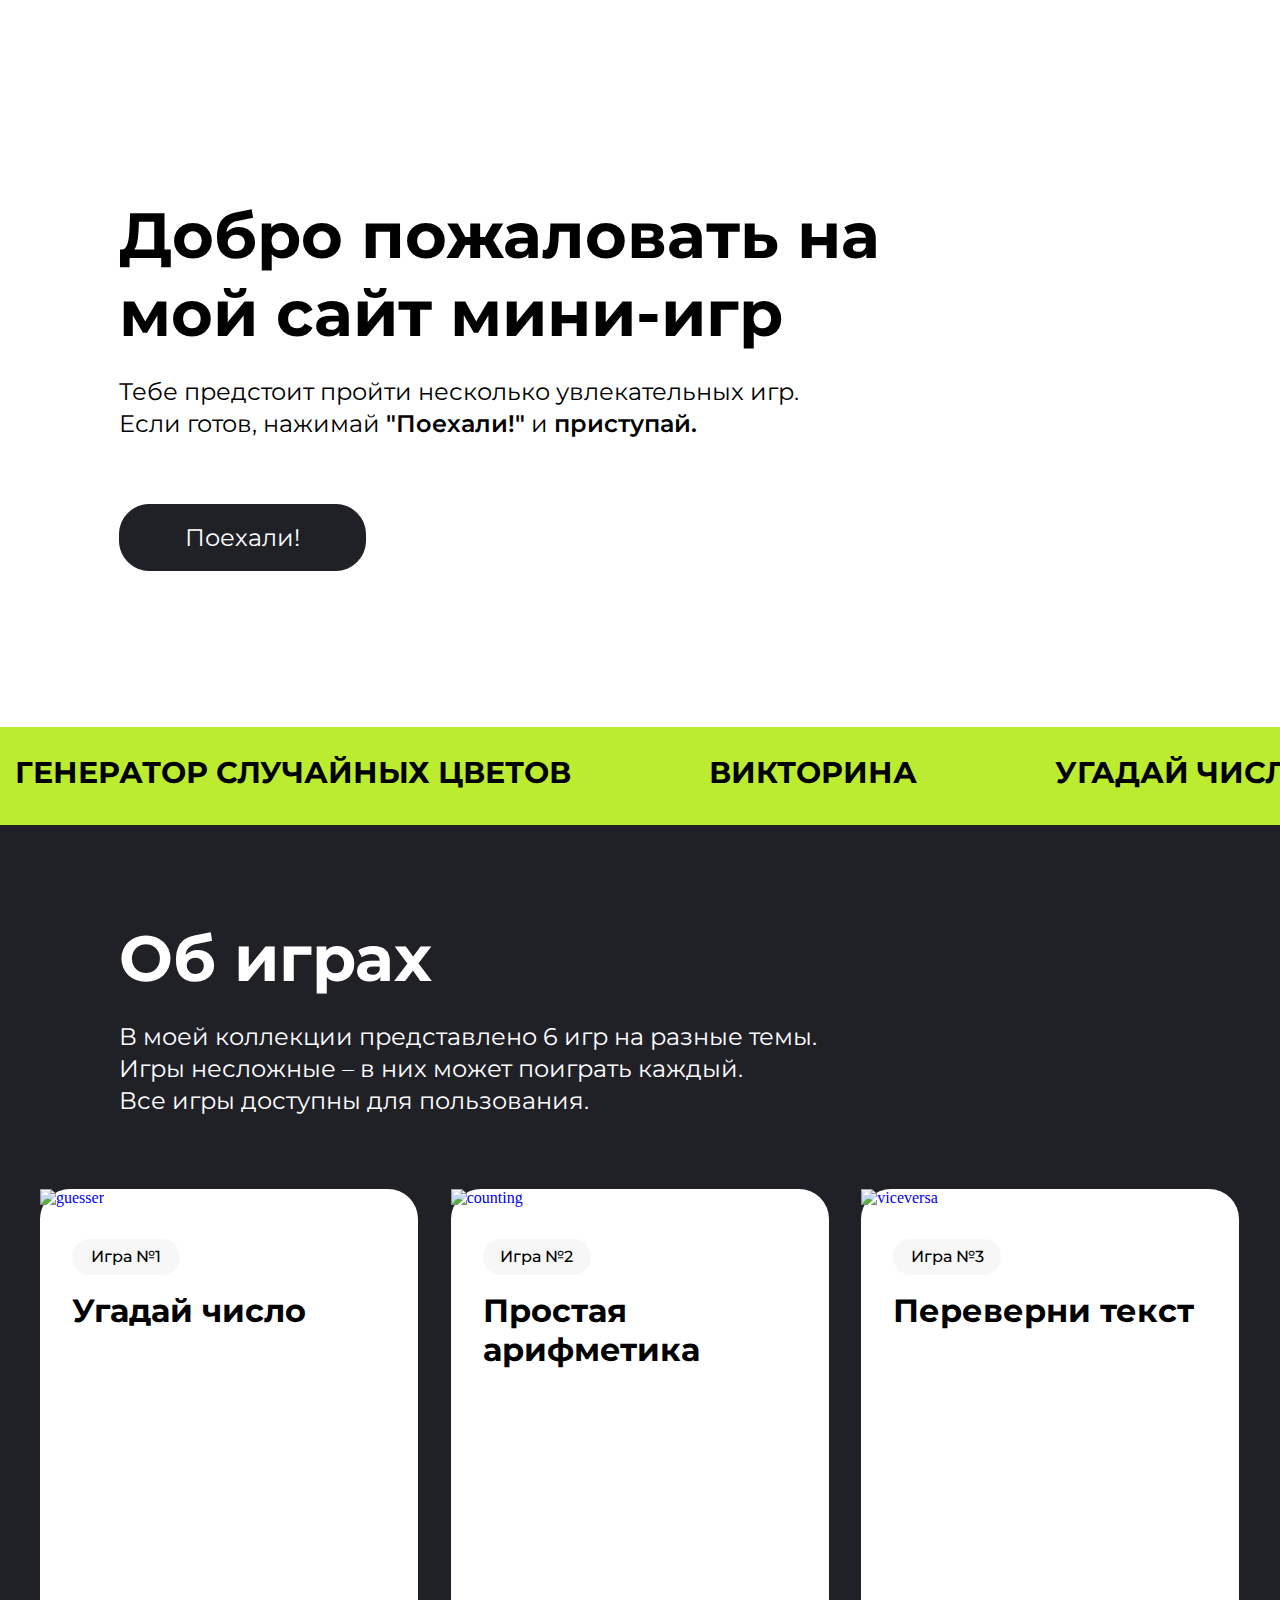
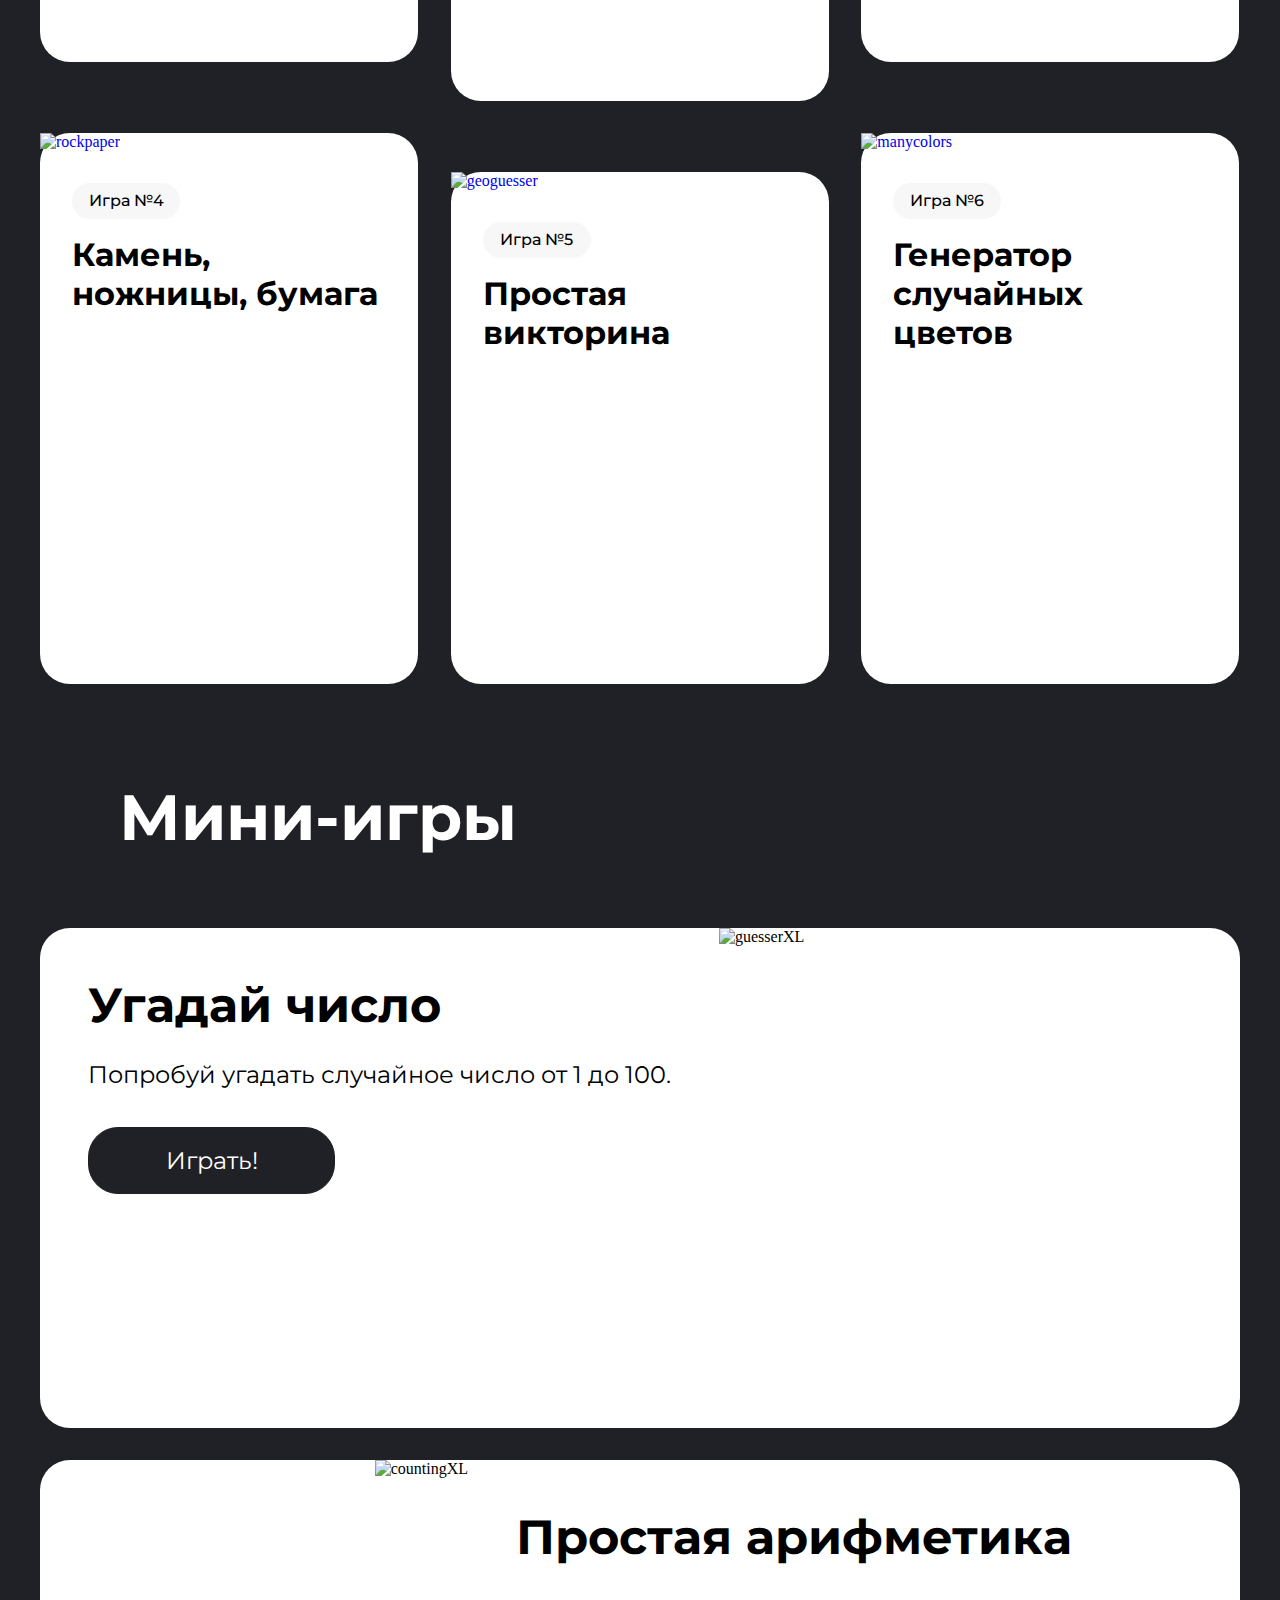
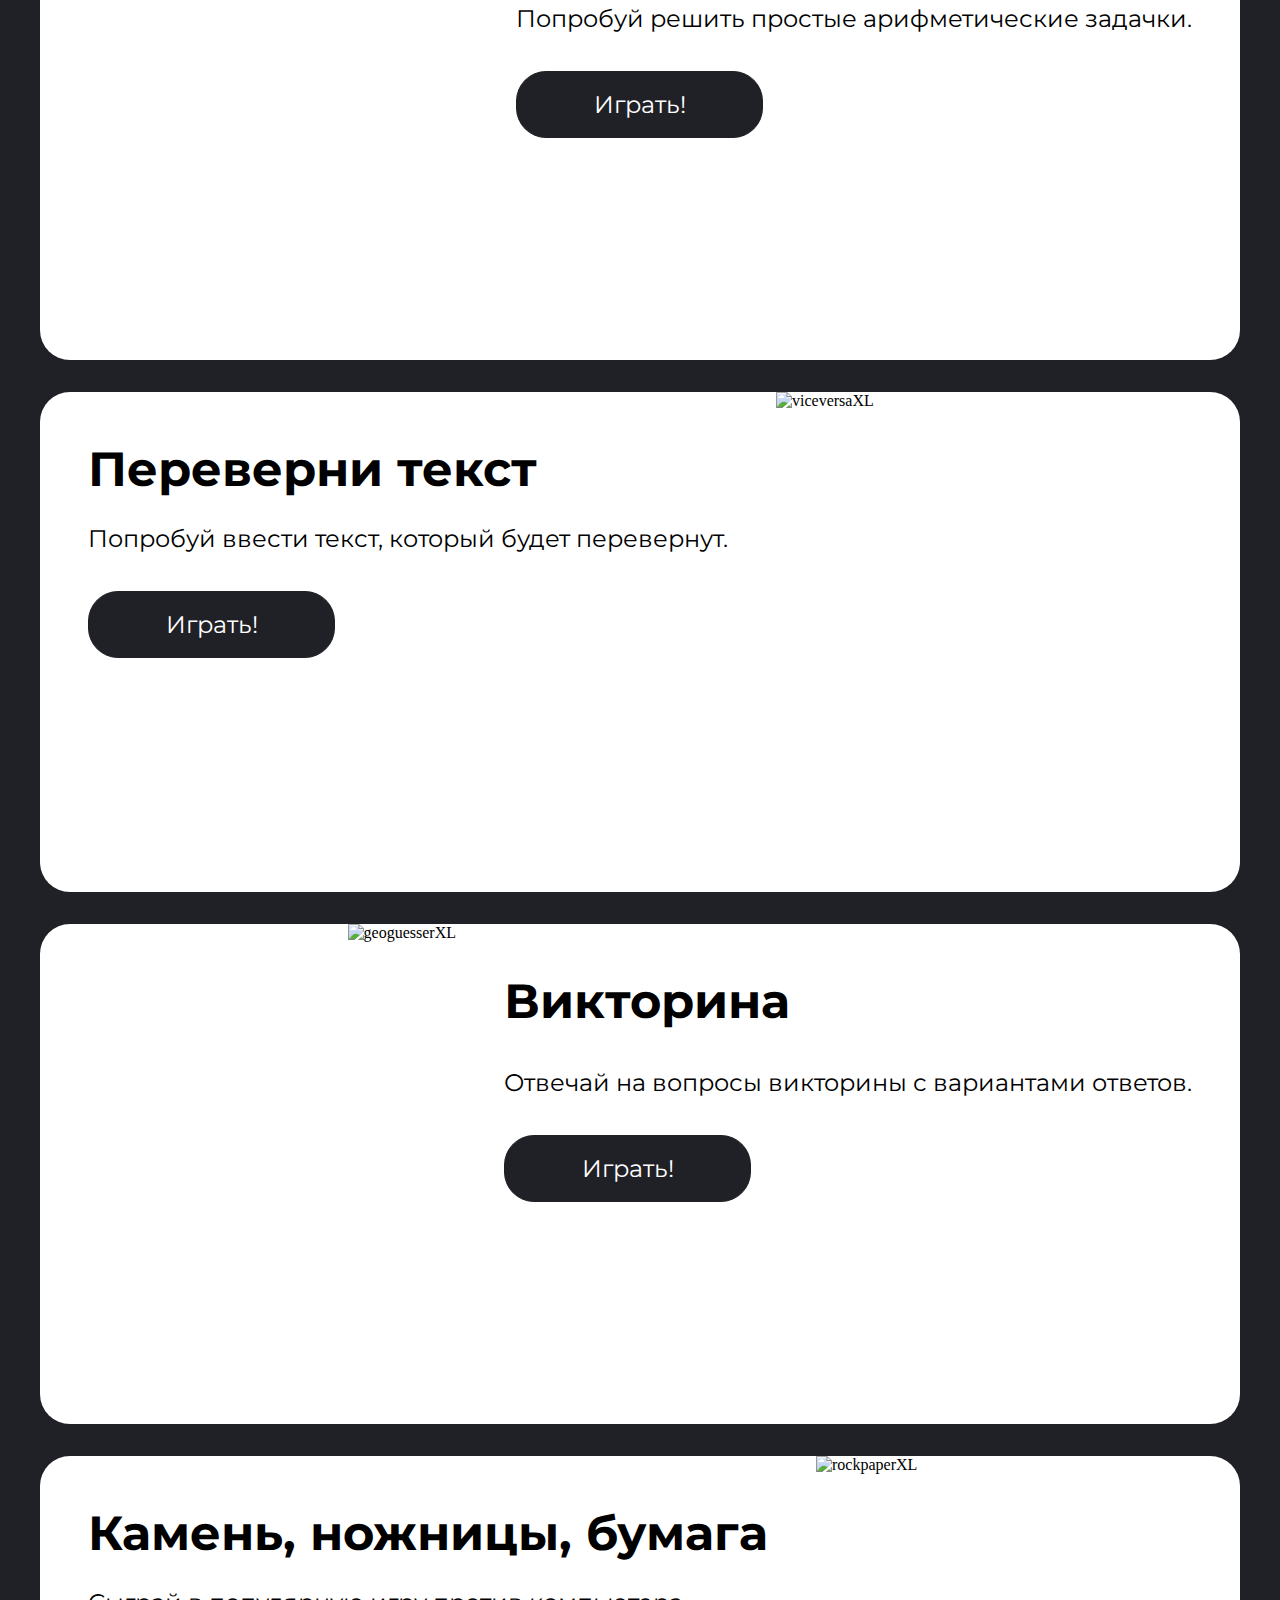
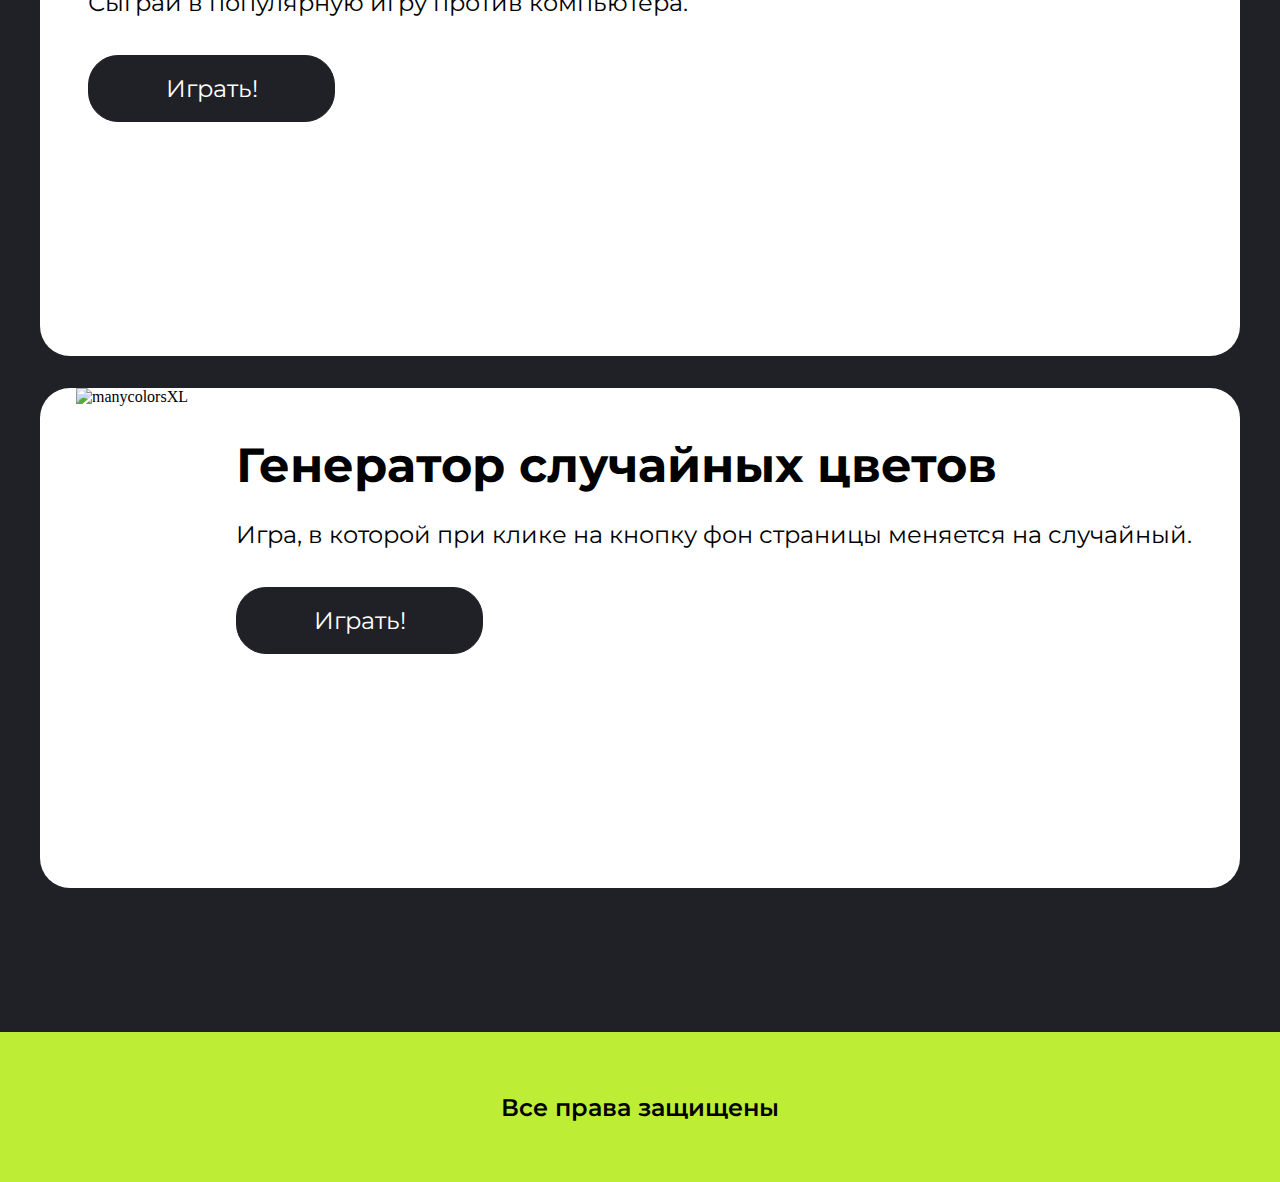
==== commit 8a352a3c: "подправил адаптив 1 и 2 блока" ====
--- a/index.html
+++ b/index.html
@@ -163,6 +163,6 @@
 <footer class="footer">
 <h4 class="footer__text">Все права защищены</h4>
 </footer>
-<script src="E:\GIT PROJECT\Homework 1\HW4\hw-4.js"></script>
+<script src="E:\GIT PROJECT\Homework\HW4\hw-4.js"></script>
 </body>
 </html>--- a/style.css
+++ b/style.css
@@ -1,5 +1,6 @@
 @import url('https://fonts.googleapis.com/css2?family=Montserrat:ital,wght@0,100..900;1,100..900&display=swap');
-@import "mobile";
+@import "_mobile.css";
+
 * {
     margin: 0;
     padding: 0;
@@ -87,7 +88,7 @@
 
 .header__stripe {
     background-color: rgb(188, 236, 48);
-    width: 1440px;
+    width: 100%;
     height: 98px;
     overflow: hidden;
     margin: 0 auto;
@@ -176,6 +177,7 @@
     max-width: 1200px;
     margin-left: auto;
     margin-right: auto;
+    align-items: start;
 } 
 /* ↑↑ Контейнер со всеми карточками ↑↑ */
 
@@ -199,7 +201,7 @@
     padding-bottom: 36px;
 }
 
-.about-games__gamelink-description__title {
+.about-games__gamelink-description__name {
     font-size: 16px;
     font-weight: 500;
     line-height: 110%;
@@ -214,7 +216,7 @@
     font-family: Montserrat;
 }
 
-.about-games__gamelink-description__text {
+.about-games__gamelink-description__desc {
     padding-top: 16px;
     font-size: 32px;
     font-weight: 700;
@@ -224,16 +226,29 @@
 }
     /* ↑↑ Карточка малого размера ↑↑ */
 
-    /* ↓↓ Карточка большого размера ↓↓ */
+    /* ↓↓ Карточка большого размера  ↓↓ */
 
 .about-games__gamecard-xl {
     width: 378px;
     height: 512px;
     background-color: #ffffff;
     border-radius: 30px;
+    
     }
 
     /* ↑↑ Карточка большого размера ↑↑ */
+
+    /* ↓↓ Карточка большого размера 2 ↓↓ */
+
+    .about-games__gamecard-xl2 {
+        width: 378px;
+        height: 512px;
+        background-color: #ffffff;
+        border-radius: 30px;
+        align-self: end;
+        }
+    
+        /* ↑↑ Карточка большого размера 2 ↑↑ */
 
     /* ↓↓ Карточка мега размера ↓↓ */
 
@@ -259,9 +274,13 @@
 }
 
 .mini-games__allcards {
-    margin-top: 72px;
     padding-bottom: 144px;
-    margin-left: 119px;
+    display: flex;
+    flex-direction: column;
+    max-width: 1200px;
+    margin: 0 auto;
+    gap: 32px;
+
 }
 
 /* ↓↓ Карточка контент слева ↓↓ */
@@ -273,6 +292,7 @@
     color: #ffffff;
     font-family: Montserrat;
     margin-left: 119px;
+    margin-bottom: 72px;
 }
 
 .mini-games__gamecard {
@@ -281,14 +301,14 @@
     background-color: #FFFFFF;
     border-radius: 30px;
     display: flex;
-    flex-direction: row;
-    align-items: flex-end;
-    margin-bottom: 32px;
+    /* align-items: flex-end; */
+
+    
 }
 
 .mini-games__gamecard-text-container {
-    padding-top: 48px;
-    padding-left: 48px;
+    padding: 48px;
+
 
 }
 
@@ -298,6 +318,7 @@
     font-weight: 700;
     line-height: 59px;
     letter-spacing: 0px;
+    margin-bottom: 24px;
 }
 
 .mini-games__gametext {
@@ -306,8 +327,7 @@
     font-weight: 400;
     line-height: 32px;
     letter-spacing: 0px;
-    padding-right: 47px;
-    padding-top: 24px;
+    margin-bottom: 36px;
 }
 
 .mini-games__gamebutton {
@@ -320,8 +340,6 @@
     font-size: 24px;
     font-weight: 600px;
     color: rgb(255, 255, 255);
-    margin-top: 64px;
-    margin-bottom: 156px;
     font-family: Montserrat;
 }
 
@@ -346,8 +364,8 @@
     border-radius: 30px;
     display: flex;
     flex-direction: row-reverse;
-    align-items: flex-end;
-    margin-bottom: 32px;
+    /* align-items: flex-end; */
+    
     
 }
 
@@ -356,8 +374,7 @@
 }
 
 .mini-games__gamecard-text-container2 {
-    padding-top: 48px;
-    padding-left: 48px;
+    padding: 48px;
 }
 
 .mini-games__gametitle2 {
@@ -366,6 +383,8 @@
     font-weight: 700;
     line-height: 59px;
     letter-spacing: 0px;
+    margin-bottom: 24px;
+margin-bottom: 36px;
 }
 
 .mini-games__gametext2 {
@@ -374,8 +393,8 @@
     font-weight: 400;
     line-height: 32px;
     letter-spacing: 0px;
-    padding-right: 47px;
-    padding-top: 24px;
+    margin-bottom: 24px;
+margin-bottom: 36px;
 }
 
 .mini-games__image2 {
@@ -393,12 +412,11 @@
     border-radius: 30px;
     display: flex;
     flex-direction: row-reverse;
-    align-items: flex-end;    
+    /* align-items: flex-end;     */
     }
 
 .mini-games__gamecard-text-container3 {
-    padding-top: 48px;
-    padding-left: 48px;
+    padding: 48px;
 
 }
 
@@ -408,6 +426,8 @@
     font-weight: 700;
     line-height: 59px;
     letter-spacing: 0px;
+    margin-bottom: 24px;
+
 }
 
 .mini-games__gametext3 {
@@ -416,8 +436,7 @@
     font-weight: 400;
     line-height: 32px;
     letter-spacing: 0px;
-    padding-right: 47px;
-    padding-top: 24px;
+    margin-bottom: 36px;
 }
 
 /* ↑↑ Карточка ПОСЛЕДНЯЯ ↑↑ */
--- a/_mobile.css
+++ b/_mobile.css
@@ -6,7 +6,7 @@
 
 .header {
     margin: auto;
-    max-width: 425px;
+    width: 100%;
     background: 
         url(gamesite/images/Star-1.png) left 63px top 94px/21px no-repeat,
         url(gamesite/images/Star-2.png) right 63px top 94px/35px no-repeat,
@@ -27,6 +27,8 @@
     align-items: center;
     justify-content: center;
     text-align: center;
+    flex-wrap: nowrap;
+    margin: auto;
 }
 
 
@@ -115,6 +117,46 @@
 /* ↑↑↑ БЕГУЩАЯ СТРОКА конец ↑↑↑ */
 
 
+.mini-games__allcards {
+    padding-bottom: 144px;
+    display: flex;
+    flex-direction: column;
+    max-width: 768px;
+    margin: 0 auto;
+    gap: 24px;
+
+}
+
+.mini-games__title {
+    color: rgb(255, 255, 255);
+    font-family: Montserrat;
+    font-size: 40px;
+    font-weight: 700;
+    line-height: 49px;
+    letter-spacing: 0px;
+    text-align: left;
+    margin-left: 16px;
+}
+
+.mini-games__gamecard {
+    max-width:768px;
+    height: 500px;
+    background-color: #FFFFFF;
+    border-radius: 30px;
+    display: flex;
+    /* align-items: flex-end; */
+}
+
+.mini-games__image1 {display: none;}
+.mini-games__image2 {display: none;}
+.mini-games__image3 {display: none;}
+.mini-games__image4 {display: none;}
+.mini-games__image5 {display: none;}
+.mini-games__image6 {display: none;}
+
+
+
+
 
 
 }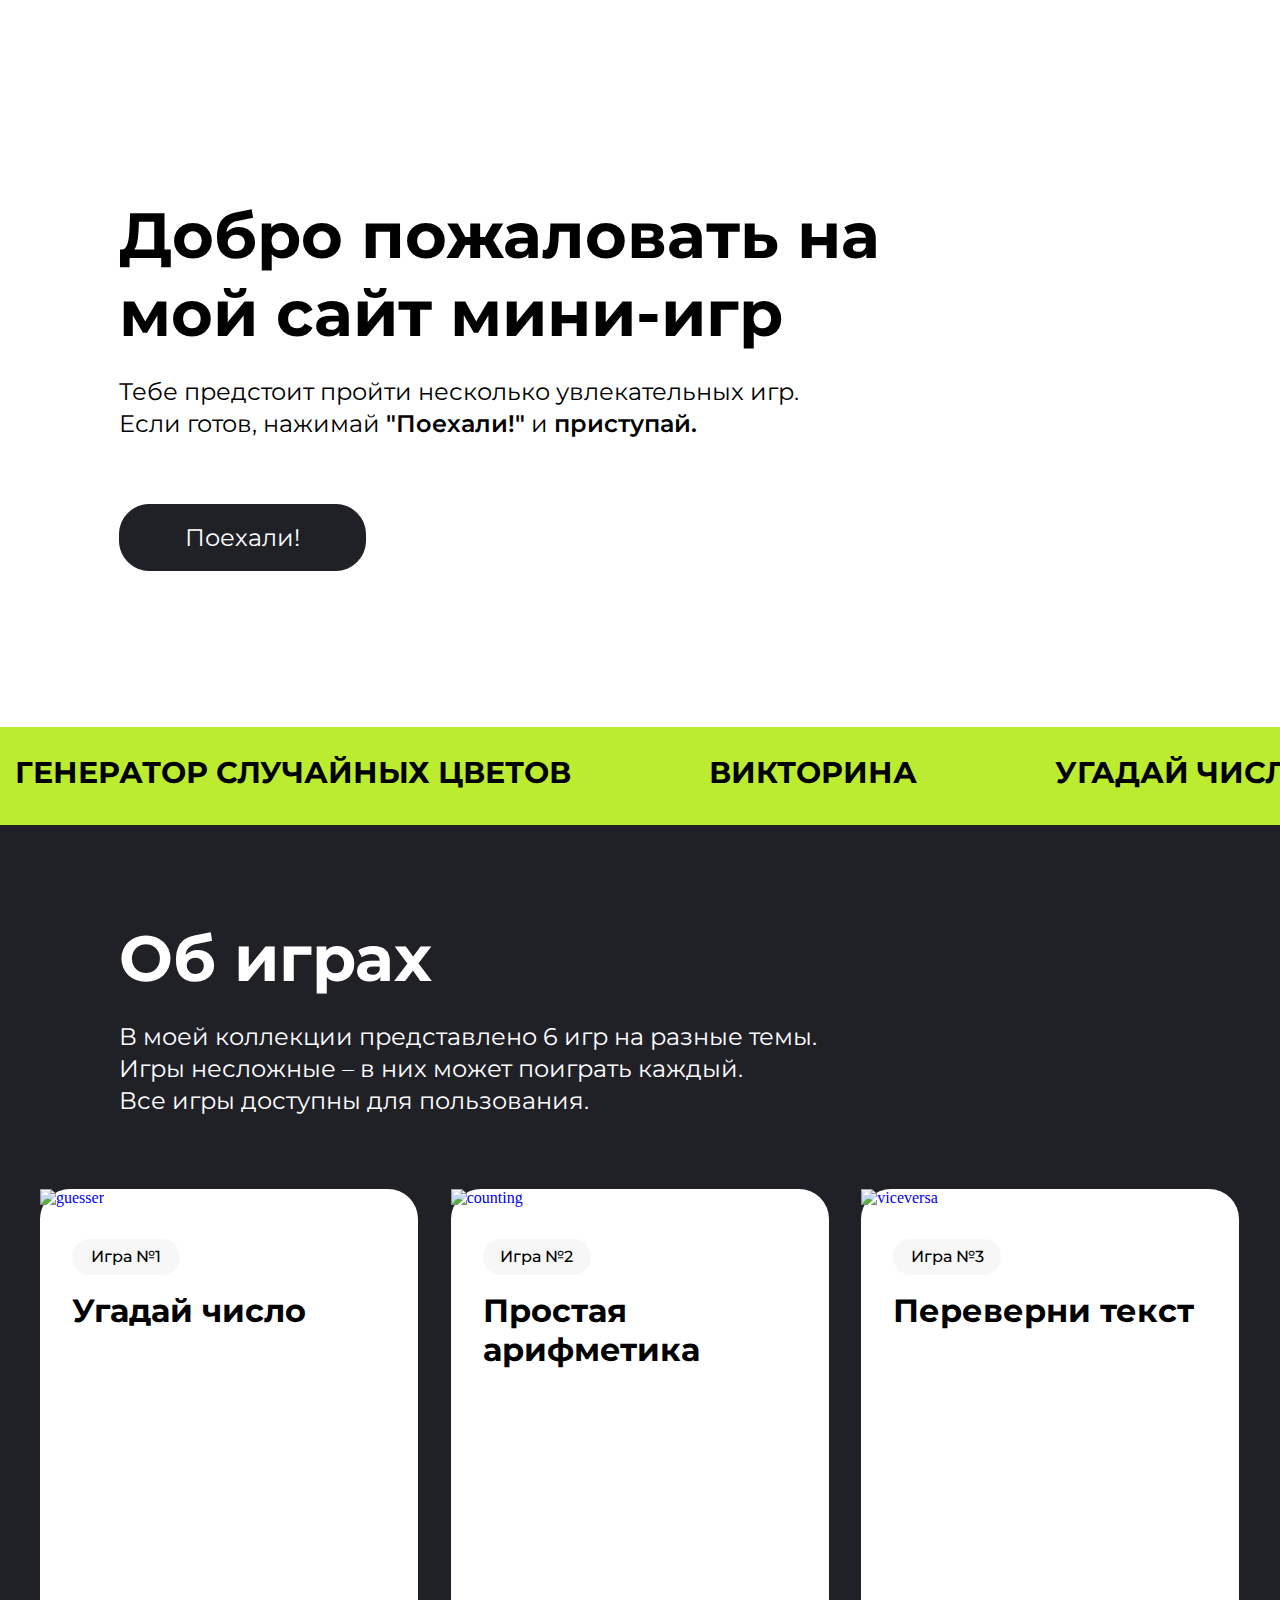
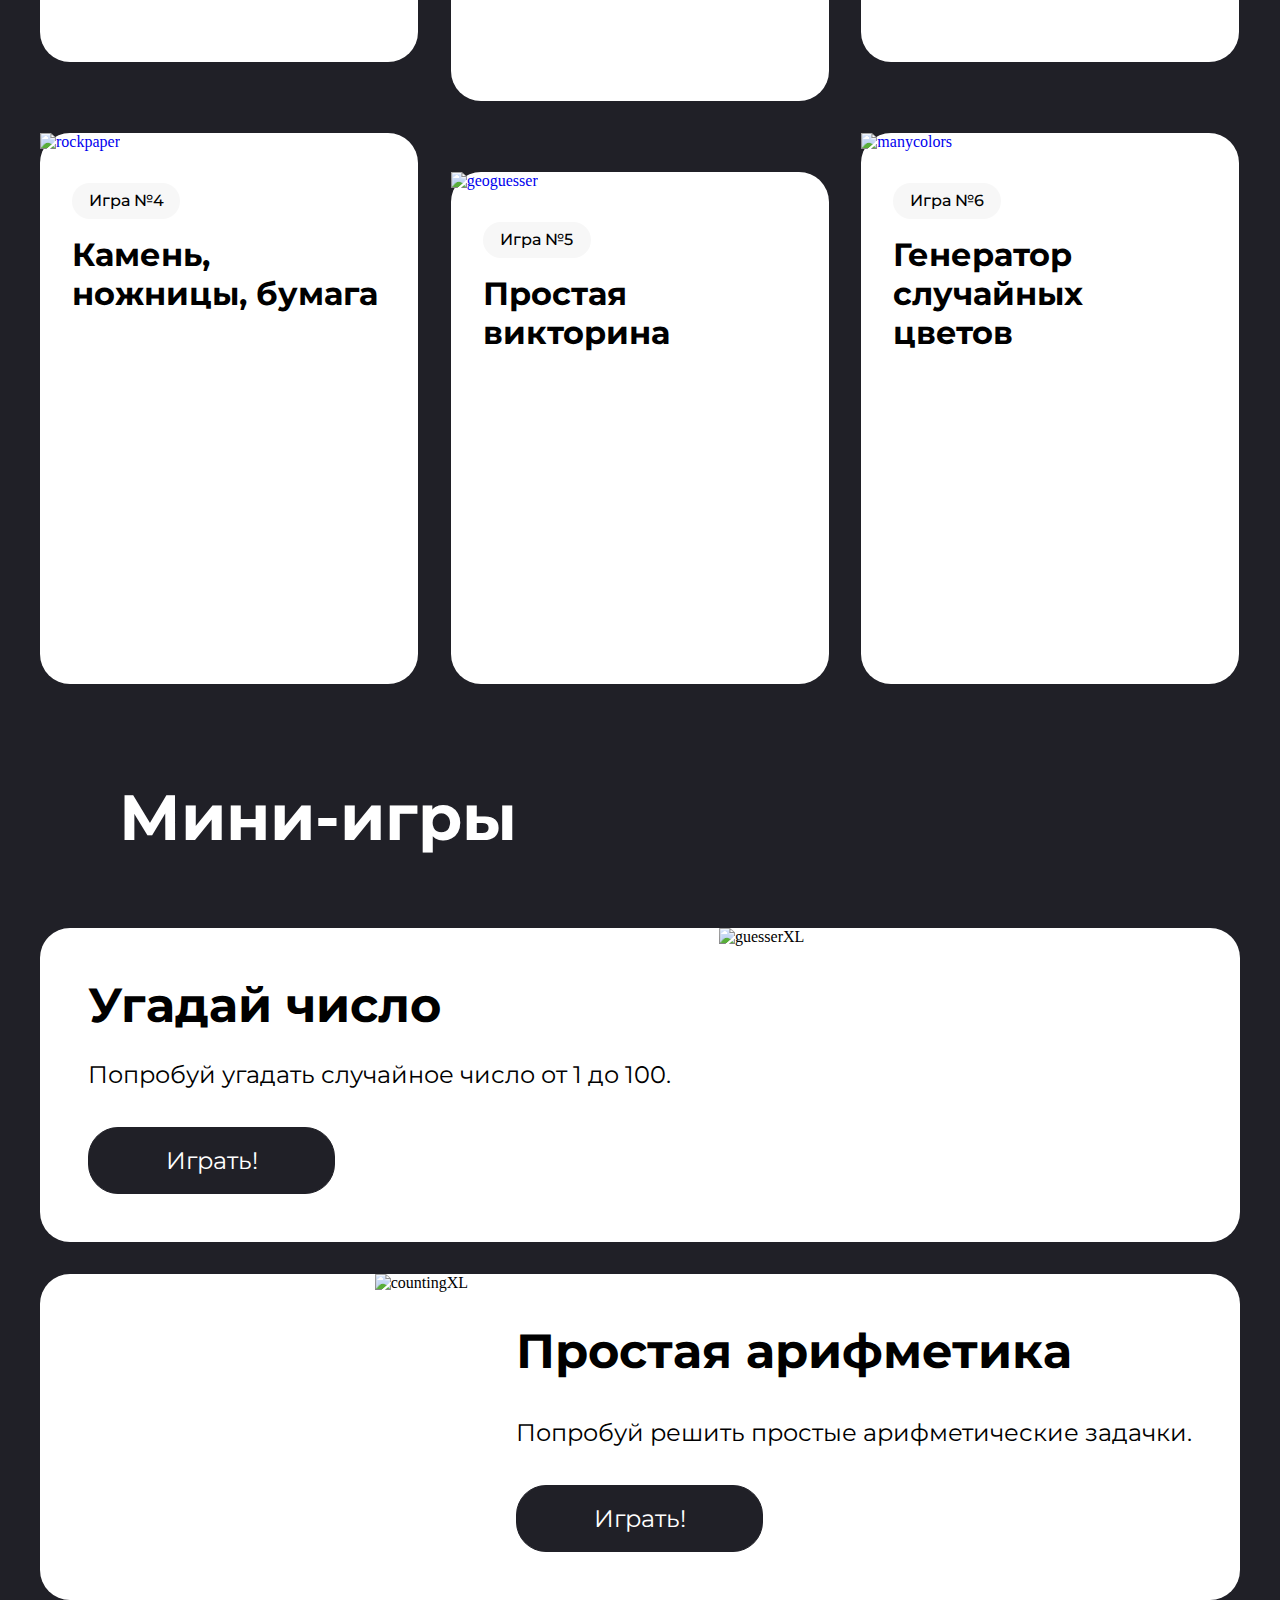
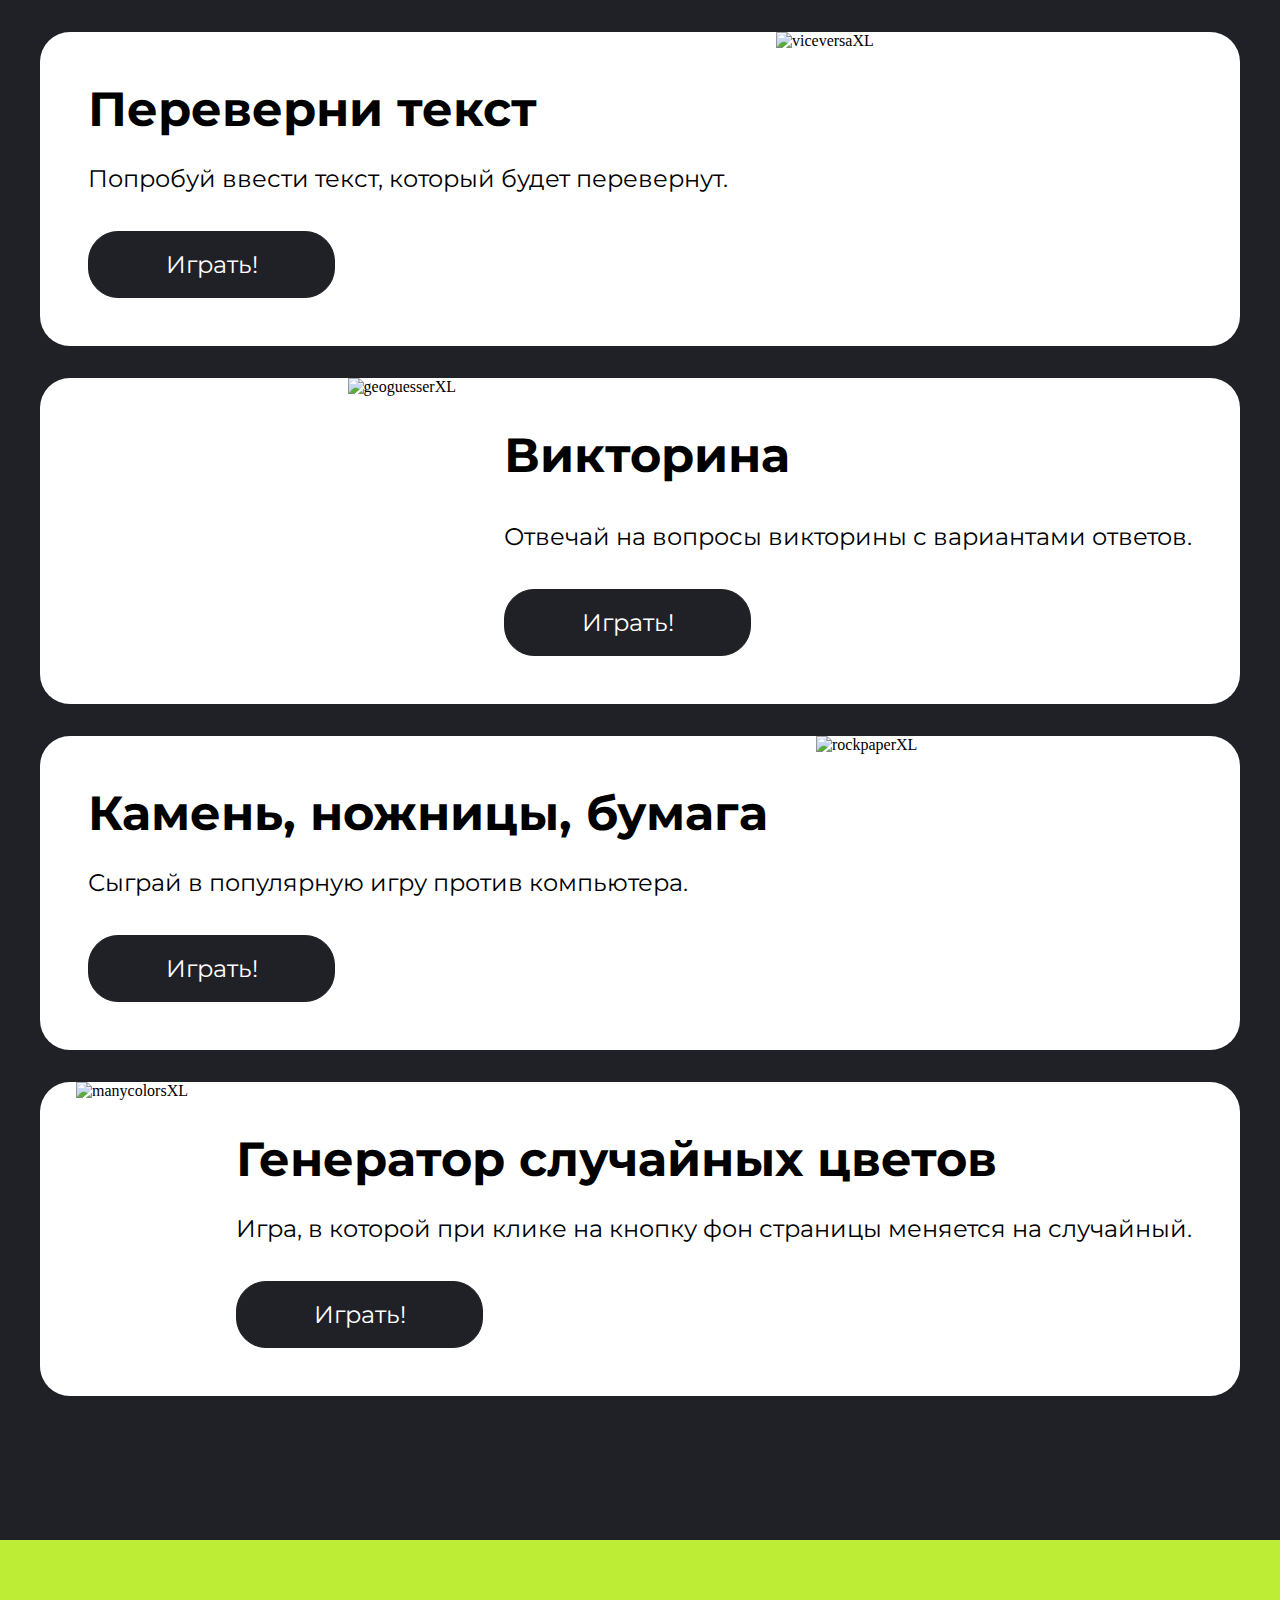
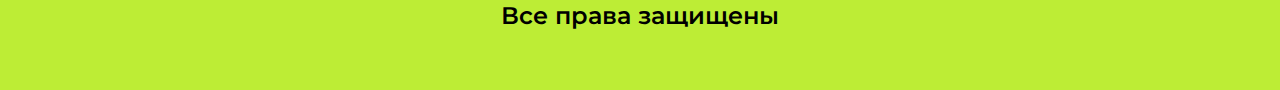
==== commit 508733fe: "Доделал адаптив" ====
--- a/index.html
+++ b/index.html
@@ -5,6 +5,8 @@
     <meta name="viewport" content="width=device-width, initial-scale=1.0">
     <link rel="stylesheet" href="style.css">
     <link rel="stylesheet" href="_mobile.css">
+    <link rel="stylesheet" href="_semitablet.css">
+
     <title>Домашняя работа 1</title>
 </head>
 <body>
@@ -98,16 +100,19 @@
         <h2 class="mini-games__title">Мини-игры</h2>
         <div class="mini-games__allcards">
             <article class="mini-games__gamecard">
+                <img class="mini-games__image2" src="gamesite/images/gamesicons/mobile/guessermob.png" alt="guesserMOB">
                 <div class="mini-games__gamecard-text-container">
                     <div class="mini-games__gamecard-textonly">
                         <h3 class="mini-games__gametitle">Угадай число</h3>
                         <p class="mini-games__gametext">Попробуй угадать случайное число от 1 до 100.</p>
                     </div>    
-                    <button class="mini-games__gamebutton">Играть!</button>
+                    <button class="mini-games__gamebutton" onclick="startGame()">Играть!</button>
                 </div>
                 <img class="mini-games__image1" src="gamesite/images/gamesicons/gamesiconsLarge/guesserXL.png" alt="guesserXL">
+                
             </article>
             <article class="mini-games__gamecard2">
+                <img class="mini-games__image2" src="gamesite/images/gamesicons/mobile/countingmob.png" alt="countingMOB">
                 <div class="mini-games__gamecard-text-container2">
                     <div class="mini-games__gamecard-textonly2">
                         <h3 class="mini-games__gametitle2">Простая арифметика</h3>
@@ -115,9 +120,11 @@
                     </div>
                     <button class="mini-games__gamebutton">Играть!</button>
                 </div>
-                <img class="mini-games__image2" src="gamesite/images/gamesicons/gamesiconsLarge/countingXL.png" alt="countingXL">
+                <img class="mini-games__image1" src="gamesite/images/gamesicons/gamesiconsLarge/countingXL.png" alt="countingXL">
+                
             </article>
             <article class="mini-games__gamecard">
+                <img class="mini-games__image2" src="gamesite/images/gamesicons/mobile/viceversamob.png" alt="viceversaMOB">
                 <div class="mini-games__gamecard-text-container">
                     <div class="mini-games__gamecard-textonly">
                         <h3 class="mini-games__gametitle">Переверни текст</h3>
@@ -126,8 +133,10 @@
                     <button class="mini-games__gamebutton">Играть!</button>
                 </div>
                 <img class="mini-games__image1" src="gamesite/images/gamesicons/gamesiconsLarge/viceversaXL.png" alt="viceversaXL">
+                
             </article>
             <article class="mini-games__gamecard2">
+                <img class="mini-games__image2" src="gamesite/images/gamesicons/mobile/geoguessermob.png" alt="geoguesserMOB">
                 <div class="mini-games__gamecard-text-container2">
                     <div class="mini-games__gamecard-textonly2">
                         <h3 class="mini-games__gametitle2">Викторина</h3>
@@ -135,9 +144,11 @@
                     </div>
                     <button class="mini-games__gamebutton">Играть!</button>
                 </div>
-                <img class="mini-games__image2" src="gamesite/images/gamesicons/gamesiconsLarge/geoguesserXL.png" alt="geoguesserXL">
+                <img class="mini-games__image1" src="gamesite/images/gamesicons/gamesiconsLarge/geoguesserXL.png" alt="geoguesserXL">
+                
             </article>
             <article class="mini-games__gamecard">
+                <img class="mini-games__image2" src="gamesite/images/gamesicons/mobile/rockpapermob.png" alt="rockpaperMOB">
                 <div class="mini-games__gamecard-text-container">
                     <div class="mini-games__gamecard-textonly">
                         <h3 class="mini-games__gametitle">Камень, ножницы, бумага</h3>
@@ -146,8 +157,10 @@
                     <button class="mini-games__gamebutton">Играть!</button>
                 </div>
                 <img class="mini-games__image1" src="gamesite/images/gamesicons/gamesiconsLarge/rockpaperXL.png" alt="rockpaperXL">
+                
             </article>
             <article class="mini-games__gamecard3">
+                <img class="mini-games__image2" src="gamesite/images/gamesicons/mobile/manycolorsmob.png" alt="manycolorsMOB">
                 <div class="mini-games__gamecard-text-container3">
                     <div class="mini-games__gamecard-textonly3">
                         <h3 class="mini-games__gametitle3">Генератор случайных цветов</h3>
@@ -155,7 +168,8 @@
                     </div>
                     <button class="mini-games__gamebutton">Играть!</button>
                 </div>
-                <img class="mini-games__image2" src="gamesite/images/gamesicons/gamesiconsLarge/manycolorsXL.png" alt="manycolorsXL">
+                <img class="mini-games__image1" src="gamesite/images/gamesicons/gamesiconsLarge/manycolorsXL.png" alt="manycolorsXL">
+                
             </article>
         </div>
     </div>    
@@ -163,6 +177,7 @@
 <footer class="footer">
 <h4 class="footer__text">Все права защищены</h4>
 </footer>
-<script src="E:\GIT PROJECT\Homework\HW4\hw-4.js"></script>
+<script src="scripts.js"></script>
+<script src="HW5/hw-5.js"> </script>
 </body>
 </html>--- a/style.css
+++ b/style.css
@@ -16,14 +16,15 @@
   .header {
     max-height: 800px;
     width: 100%;
-    background: url(gamesite/images/Star-1.png) left 63px top 94px/35px no-repeat,
-                url(gamesite/images/Star-2.png) right 63px top 94px/57px no-repeat,
+    background: url(gamesite/images/Star-1.png) left 63px top 94px/ 35px no-repeat,
+                url(gamesite/images/Star-2.png) right 63px top 94px/ 57px no-repeat,
                 url(gamesite/images/Star-3.png) bottom right/ 37px no-repeat,
-                url(gamesite/images/Star-4.png) bottom right/84px no-repeat,
-                url(gamesite/images/largestar2.png) right -350px/1074px 1130px no-repeat,
-                url(gamesite/images/backgroundheader.png) center/100% 800px no-repeat;
+                url(gamesite/images/Star-4.png) bottom right/ 84px no-repeat,
+                url(gamesite/images/largestar2.png) right -350px/ 1074px 1130px no-repeat,
+                url(gamesite/images/backgroundheader.png) center/ 100% 800px no-repeat;
     background-position: 23% 10%, 19% 17%, 57% 65%, 61% 75%, 132% 108%;
-            }
+          
+}
 
 
 .header__title-block {
@@ -128,6 +129,7 @@
 /* ↑↑↑ БЕГУЩАЯ СТРОКА конец ↑↑↑ */
 
  /* ↑↑↑БЛОК HEADER КОНЕЦ↑↑↑ */
+
 
 /* ↓↓↓БЛОК ОБ ИГРАХ↓↓↓ */
 
@@ -178,16 +180,17 @@
     margin-left: auto;
     margin-right: auto;
     align-items: start;
+    
 } 
 /* ↑↑ Контейнер со всеми карточками ↑↑ */
 
-    /* ↓↓ Карточка малого размера ↓↓ */
+/* ↓↓ Карточка малого размера ↓↓ */
 .about-games__gamecard-m {
     width: 378px;
     height: 473px;
     background-color: #FFFFFF;
     border-radius: 30px;
-
+    
 }
 
 .about-games__gamelink {
@@ -224,39 +227,41 @@
     color: #000000; 
     font-family: Montserrat;
 }
-    /* ↑↑ Карточка малого размера ↑↑ */
-
-    /* ↓↓ Карточка большого размера  ↓↓ */
+/* ↑↑ Карточка малого размера ↑↑ */
+
+/* ↓↓ Карточка большого размера  ↓↓ */
 
 .about-games__gamecard-xl {
     width: 378px;
     height: 512px;
     background-color: #ffffff;
     border-radius: 30px;
-    
+        
     }
 
-    /* ↑↑ Карточка большого размера ↑↑ */
-
-    /* ↓↓ Карточка большого размера 2 ↓↓ */
-
-    .about-games__gamecard-xl2 {
-        width: 378px;
-        height: 512px;
-        background-color: #ffffff;
-        border-radius: 30px;
-        align-self: end;
-        }
-    
-        /* ↑↑ Карточка большого размера 2 ↑↑ */
-
-    /* ↓↓ Карточка мега размера ↓↓ */
+/* ↑↑ Карточка большого размера ↑↑ */
+
+/* ↓↓ Карточка большого размера 2 ↓↓ */
+
+ .about-games__gamecard-xl2 {
+    width: 378px;
+    height: 512px;
+    background-color: #ffffff;
+    border-radius: 30px;
+    align-self: end;
+            
+    }
+    
+/* ↑↑ Карточка большого размера 2 ↑↑ */
+
+/* ↓↓ Карточка мега размера ↓↓ */
 
 .about-games__gamecard-xxl {
     width: 378px;
     height: 551px;
     background-color: #ffffff;
     border-radius: 30px;
+        
     }
 
  /* ↑↑ Карточка мега размера ↑↑ */
@@ -280,6 +285,7 @@
     max-width: 1200px;
     margin: 0 auto;
     gap: 32px;
+    overflow: hidden;
 
 }
 
@@ -291,13 +297,14 @@
     line-height: 78px;
     color: #ffffff;
     font-family: Montserrat;
-    margin-left: 119px;
+    /* margin-left: 119px; */
+    padding-left: 119px;
     margin-bottom: 72px;
 }
 
 .mini-games__gamecard {
     max-width:1200px;
-    height: 500px;
+    /*height: 500px; */
     background-color: #FFFFFF;
     border-radius: 30px;
     display: flex;
@@ -306,11 +313,7 @@
     
 }
 
-.mini-games__gamecard-text-container {
-    padding: 48px;
-
-
-}
+.mini-games__gamecard-text-container {padding: 48px;}
 
 .mini-games__gametitle {
     font-family: Montserrat;
@@ -359,7 +362,7 @@
 
 .mini-games__gamecard2 {
     max-width:1200px;
-    height: 500px;
+    /* height: 500px; */
     background-color: #FFFFFF;
     border-radius: 30px;
     display: flex;
@@ -384,7 +387,7 @@
     line-height: 59px;
     letter-spacing: 0px;
     margin-bottom: 24px;
-margin-bottom: 36px;
+    margin-bottom: 36px;
 }
 
 .mini-games__gametext2 {
@@ -394,20 +397,17 @@
     line-height: 32px;
     letter-spacing: 0px;
     margin-bottom: 24px;
-margin-bottom: 36px;
-}
-
-.mini-games__image2 {
-    position: relative;
-    order: 2;
-}
+    margin-bottom: 36px;
+}
+
+
 /* ↑↑ Карточка контент справа ↑↑ */
 
 
 /* ↓↓ Карточка ПОСЛЕДНЯЯ ↓↓ */
 .mini-games__gamecard3 {
     max-width:1200px;
-    height: 500px;
+    /* height: 500px; */
     background-color: #FFFFFF;
     border-radius: 30px;
     display: flex;
@@ -440,6 +440,21 @@
 }
 
 /* ↑↑ Карточка ПОСЛЕДНЯЯ ↑↑ */
+
+.about-games__gamecard-m, .about-games__gamecard-xl, .about-games__gamecard-xxl, .about-games__gamecard-xl2 {
+    transition: transform 0.3s ease-in-out;
+  }
+  
+.about-games__gamecard-m:hover, .about-games__gamecard-xl:hover, .about-games__gamecard-xxl:hover, .about-games__gamecard-xl2:hover {
+    transform: scale(1.1);
+    z-index: 1;
+  }
+
+
+
+.mini-games__image2 {
+    display: none;
+}
 
 .footer {
     display: flex; 
@@ -460,3 +475,36 @@
 }
 
 
+
+
+/* ↓↓ 1 Игра внешка ↓↓ */
+input[type="number"] {
+    width: 100%; 
+    padding: 10px; 
+    font-size: 16px; 
+    border: 2px solid #ccc; 
+    border-radius: 5px;
+    box-shadow: 0 2px 5px rgba(0, 0, 0, 0.1); 
+    transition: border-color 0.3s; 
+}
+
+input[type="number"]:focus {
+    border-color: #66afe9; 
+    outline: none; 
+}
+
+button {
+    padding: 10px 15px; 
+    font-size: 16px; 
+    background-color: #000000; 
+    color: white; 
+    border: none; 
+    border-radius: 5px; 
+    cursor: pointer; 
+    transition: background-color 0.3s; 
+}
+
+button:hover {
+    background-color: #0056b3; 
+}
+/* ↑↑ 1 Игра внешка ↑↑ */--- a/_mobile.css
+++ b/_mobile.css
@@ -2,19 +2,6 @@
 
 .about-games {
     display: none;
-}
-
-.header {
-    margin: auto;
-    width: 100%;
-    background: 
-        url(gamesite/images/Star-1.png) left 63px top 94px/21px no-repeat,
-        url(gamesite/images/Star-2.png) right 63px top 94px/35px no-repeat,
-        url(gamesite/images/Star-3.png) bottom right/18px no-repeat,
-        url(gamesite/images/Star-4.png) bottom right/39px 41px no-repeat,
-        url(gamesite/images/Largemobilestar.png) no-repeat,
-        url(gamesite/images/backgroundheader.png) center/425px 800px no-repeat;
-    background-position: 35% 10%, 22% 17%, 70% 82%, 86% 89%, 155% -19%;
 }
 
 .header__title-block {
@@ -40,9 +27,6 @@
     letter-spacing: 0px;
     padding-left: 40px;
     padding-right: 40px;
-    
-    
-    
 }
 
 .header__title-block-text {
@@ -54,7 +38,6 @@
     padding-left: 40px;
     padding-right: 40px;
     margin-top: 24px;
-    
 }
 
 /* ↓↓↓ Кнопка ↓↓↓ */
@@ -78,7 +61,7 @@
 .header__stripe {display: none;}
 .header__stripe {
     background-color: rgb(188, 236, 48);
-    width: 768px;
+    width: 100%;
     height: 51px;
     overflow: hidden;
     
@@ -116,43 +99,217 @@
 
 /* ↑↑↑ БЕГУЩАЯ СТРОКА конец ↑↑↑ */
 
+/* ↓↓ Контейнер со всеми карточками ↓↓ */
+.about-games__gamecards {
+    display: grid;
+    grid-template-columns: 1fr 1fr;
+    gap: 32px;
+    margin-top: 72px;
+    max-width: 1200px;
+    margin-left: auto;
+    margin-right: auto;
+    align-items: start;
+} 
+/* ↑↑ Контейнер со всеми карточками ↑↑ */
+
+.mini-games__title {
+    position: relative;
+    color: rgb(255, 255, 255);
+    font-family: Montserrat;
+    font-size: 40px;
+    font-weight: 700;
+    line-height: 49px;
+    letter-spacing: 0px;
+    text-align: left;
+    padding-left: 16px;
+    padding-right: 109px;
+    
+}
 
 .mini-games__allcards {
     padding-bottom: 144px;
     display: flex;
-    flex-direction: column;
-    max-width: 768px;
+    max-width: 343px;
     margin: 0 auto;
     gap: 24px;
-
-}
-
-.mini-games__title {
+    
+}
+
+.mini-games__gamecard {
+    background-color: #FFFFFF;
+    border-radius: 30px;
+    display: flex;
+    flex-direction: column;
+    /* align-items: flex-end; */
+}
+
+.mini-games__gamecard2 {
+    background-color: #FFFFFF;
+    border-radius: 30px;
+    display: flex;
+    flex-direction: column;
+    /* align-items: flex-end; */
+}
+
+.mini-games__gamecard3 {
+    background-color: #FFFFFF;
+    border-radius: 30px;
+    display: flex;
+    flex-direction: column;
+    /* align-items: flex-end; */
+}
+
+
+.mini-games__gamecard-text-container {
+    padding-top: 29px;
+    padding-left: 29px;
+    padding-right: 29px;
+}
+
+.mini-games__gamecard-text-container2 {
+    padding-top: 29px;
+    padding-left: 29px;
+    padding-right: 29px;
+}
+
+.mini-games__gamecard-text-container3 {
+    padding-top: 29px;
+    padding-left: 29px;
+    padding-right: 29px;
+}
+
+.mini-games__image1 {display: none;}
+
+.mini-games__image2 {
+    display: block; 
+    width: 100%; 
+    height: 284px;
+}
+
+/* ↓↓↓ НАЗВАНИЯ ИГР начало ↓↓↓ */
+.mini-games__gametitle {
+    font-family: Montserrat;
+    font-size: 32px;
+    font-weight: 700;
+    line-height: 39px;
+    letter-spacing: 0px;
+    margin-bottom: 24px;
+}
+
+.mini-games__gametitle2 {
+    font-family: Montserrat;
+    font-size: 32px;
+    font-weight: 700;
+    line-height: 39px;
+    letter-spacing: 0px;
+    margin-bottom: 24px;
+
+}
+
+.mini-games__gametitle3 {
+    font-family: Montserrat;
+    font-size: 32px;
+    font-weight: 700;
+    line-height: 39px;
+    letter-spacing: 0px;
+    margin-bottom: 24px;
+
+}
+/* ↑↑↑ НАЗВАНИЯ ИГР конец ↑↑↑ */
+
+.mini-games__gametext {
+    font-family: Montserrat;
+    font-size: 16px;
+    font-weight: 400;
+    line-height: 20px;
+    letter-spacing: 0px;
+    margin-top: 16px;
+    margin-bottom: 32px;
+}
+
+.mini-games__gametext2 {
+    font-family: Montserrat;
+    font-size: 16px;
+    font-weight: 400;
+    line-height: 20px;
+    letter-spacing: 0px;
+    margin-top: 16px;
+    margin-bottom: 32px;
+}
+
+.mini-games__gametext3 {
+    font-family: Montserrat;
+    font-size: 16px;
+    font-weight: 400;
+    line-height: 20px;
+    letter-spacing: 0px;
+    margin-top: 16px;
+    margin-bottom: 32px;
+}
+
+.mini-games__gamebutton {
+    background: #202027;
+    border: 1px solid #202027;
+    box-sizing: border-box;
+    border-radius: 30px;
+    width: 285px;
+    height: 55px;
+    font-size: 16px;
+    font-weight: 600px;
     color: rgb(255, 255, 255);
     font-family: Montserrat;
-    font-size: 40px;
-    font-weight: 700;
-    line-height: 49px;
-    letter-spacing: 0px;
-    text-align: left;
-    margin-left: 16px;
-}
-
-.mini-games__gamecard {
-    max-width:768px;
-    height: 500px;
-    background-color: #FFFFFF;
-    border-radius: 30px;
-    display: flex;
-    /* align-items: flex-end; */
-}
-
-.mini-games__image1 {display: none;}
-.mini-games__image2 {display: none;}
-.mini-games__image3 {display: none;}
-.mini-games__image4 {display: none;}
-.mini-games__image5 {display: none;}
-.mini-games__image6 {display: none;}
+}
+
+
+
+
+
+
+
+
+
+
+
+
+
+
+
+
+
+
+
+
+
+
+
+
+
+
+
+
+
+
+
+
+
+
+
+
+
+
+
+
+
+
+
+
+
+
+
+
+
+
+
 
 
 
--- a/_semitablet.css
+++ b/_semitablet.css
@@ -0,0 +1,13 @@
+@media (min-width: 768px) and (max-width: 1200px) {
+.about-games__gamecards {
+    display: grid
+;
+    grid-template-columns: repeat(2, 1fr);
+    gap: 32px;
+    margin-top: 72px;
+    max-width: 1200px;
+    margin-left: auto;
+    margin-right: auto;
+    align-items: start;
+}
+}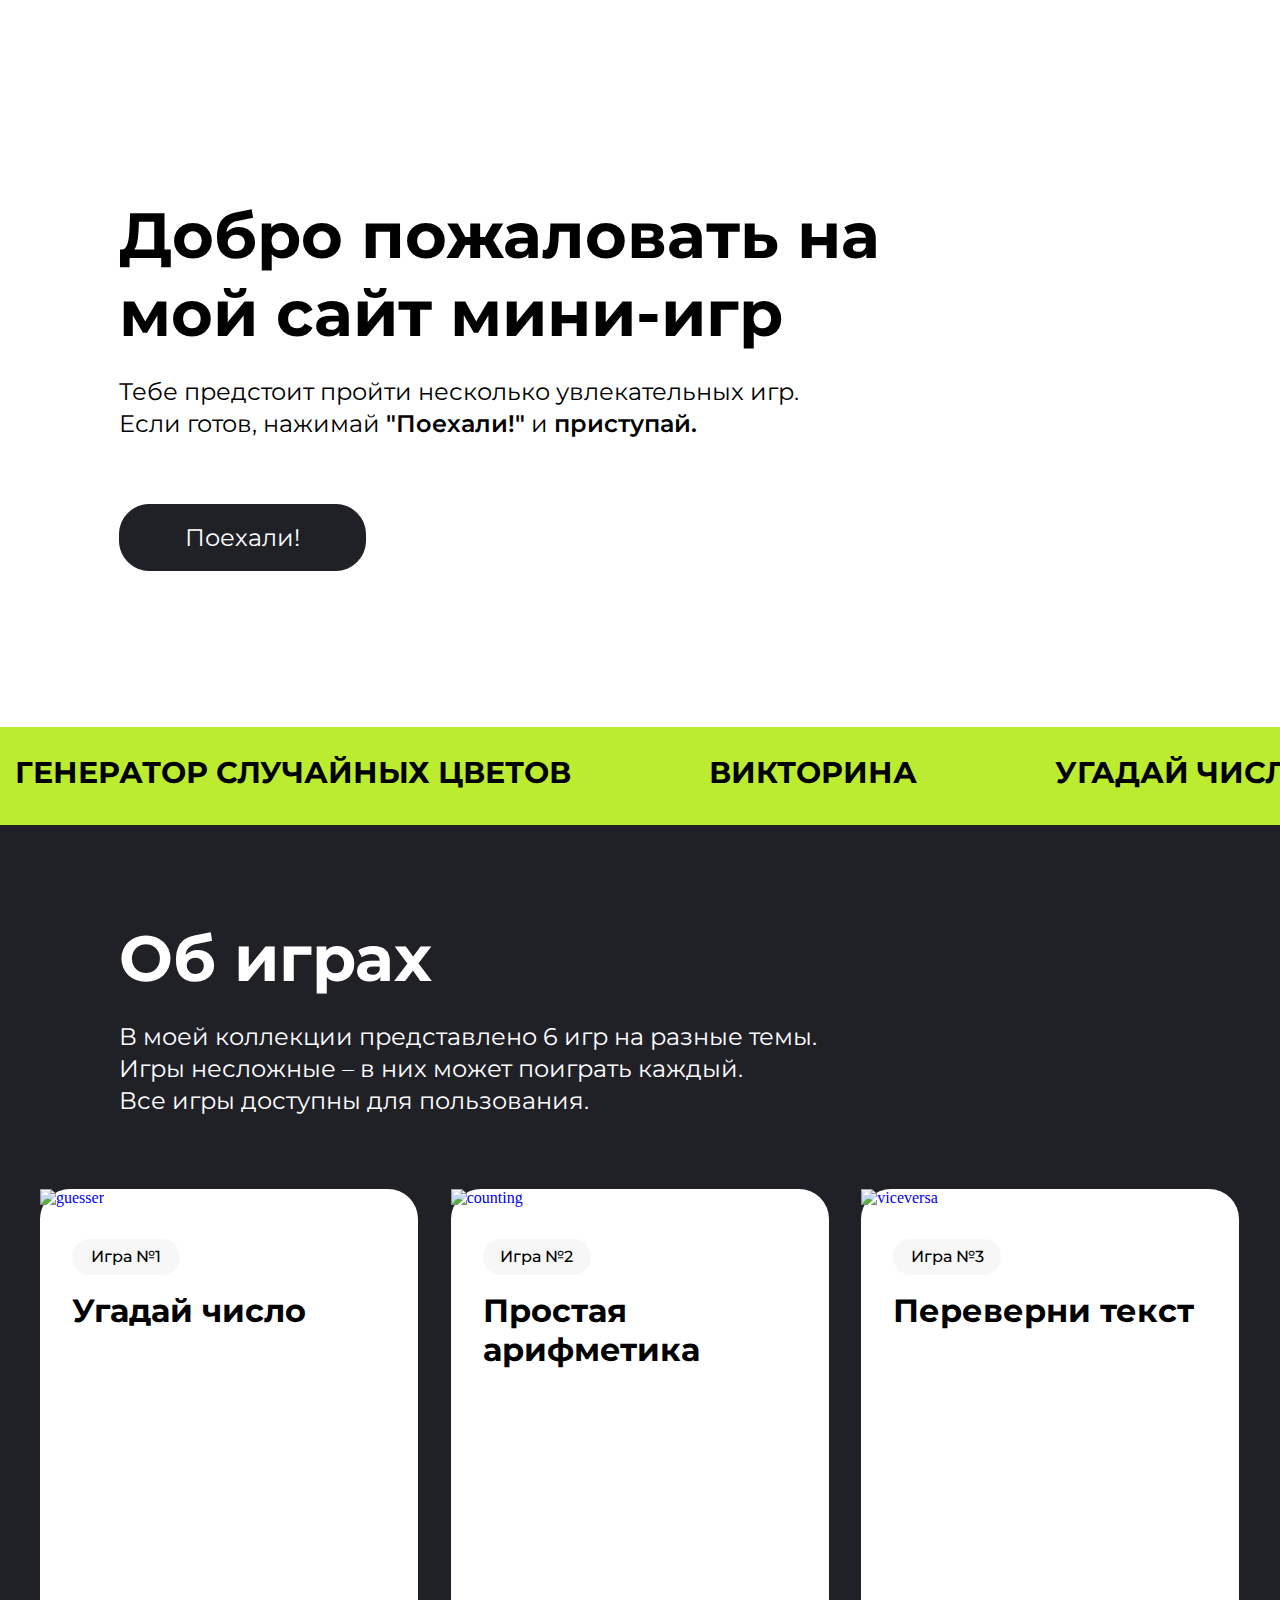
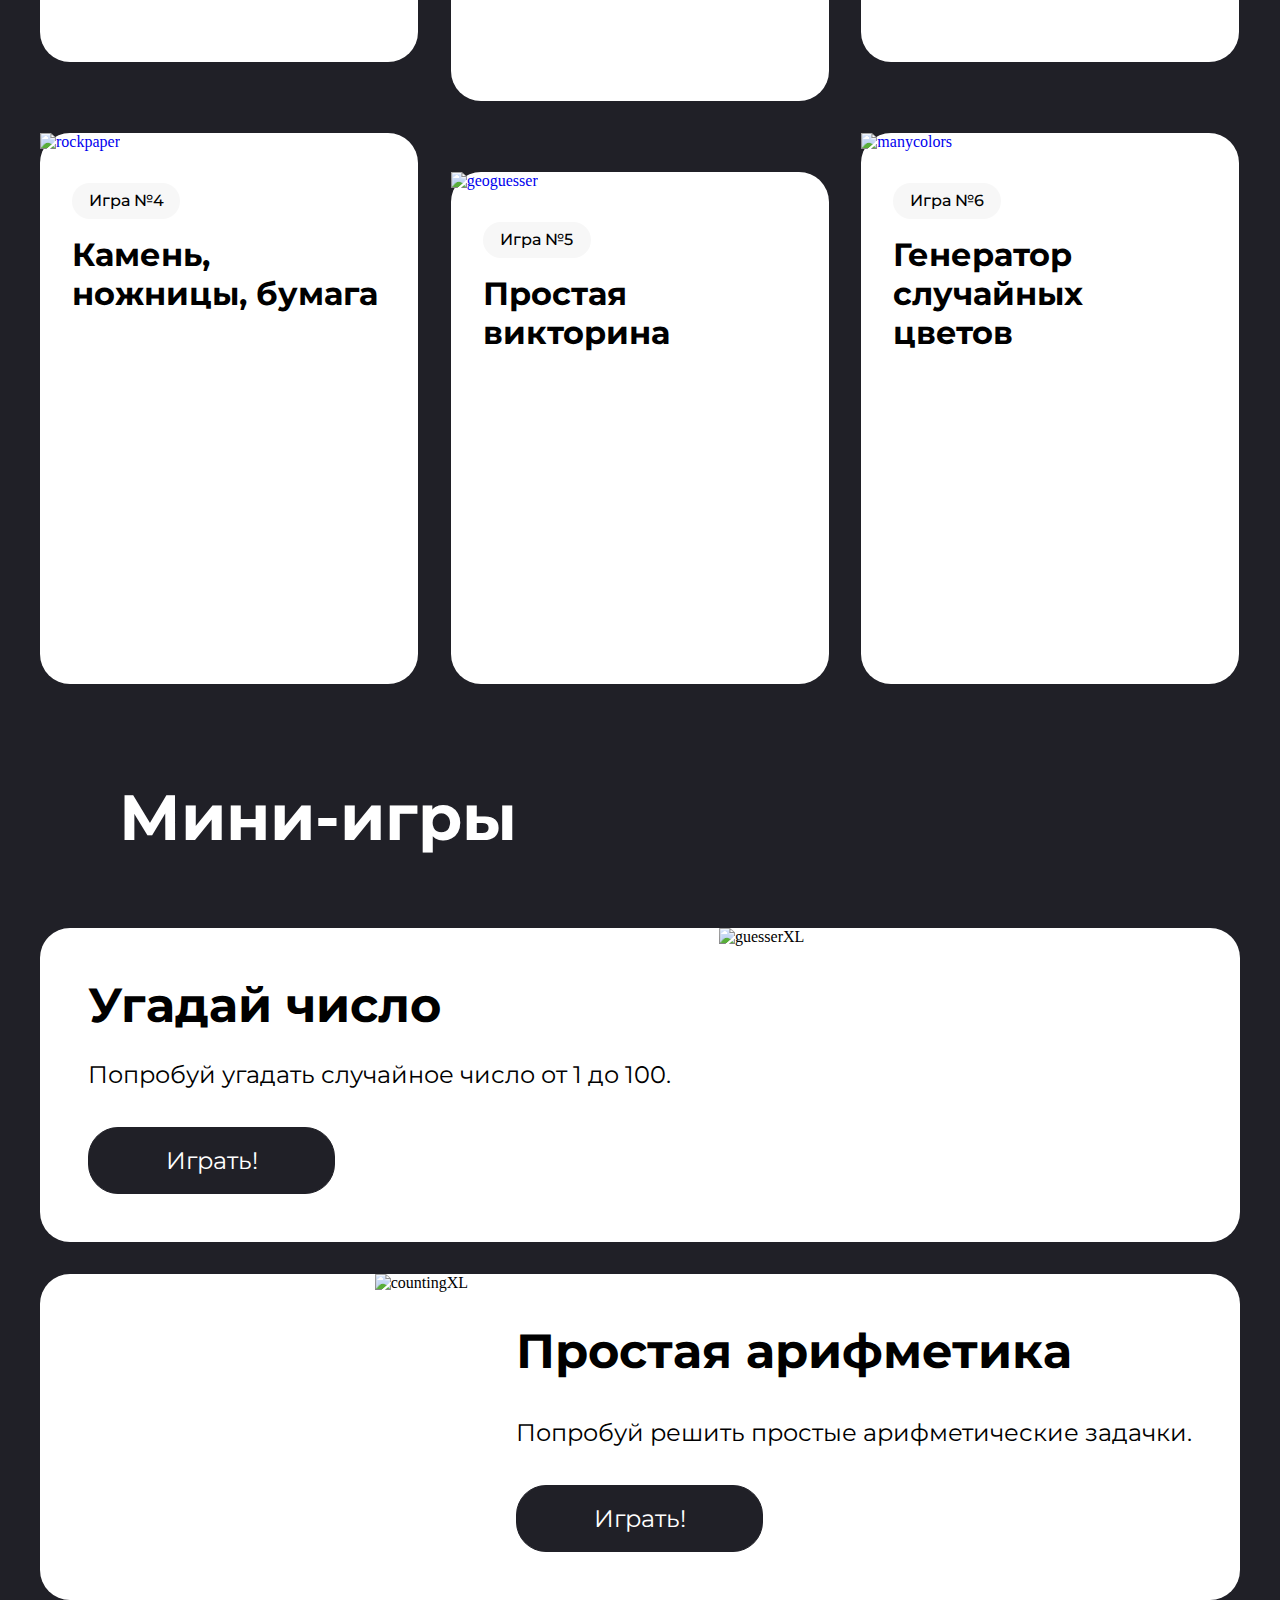
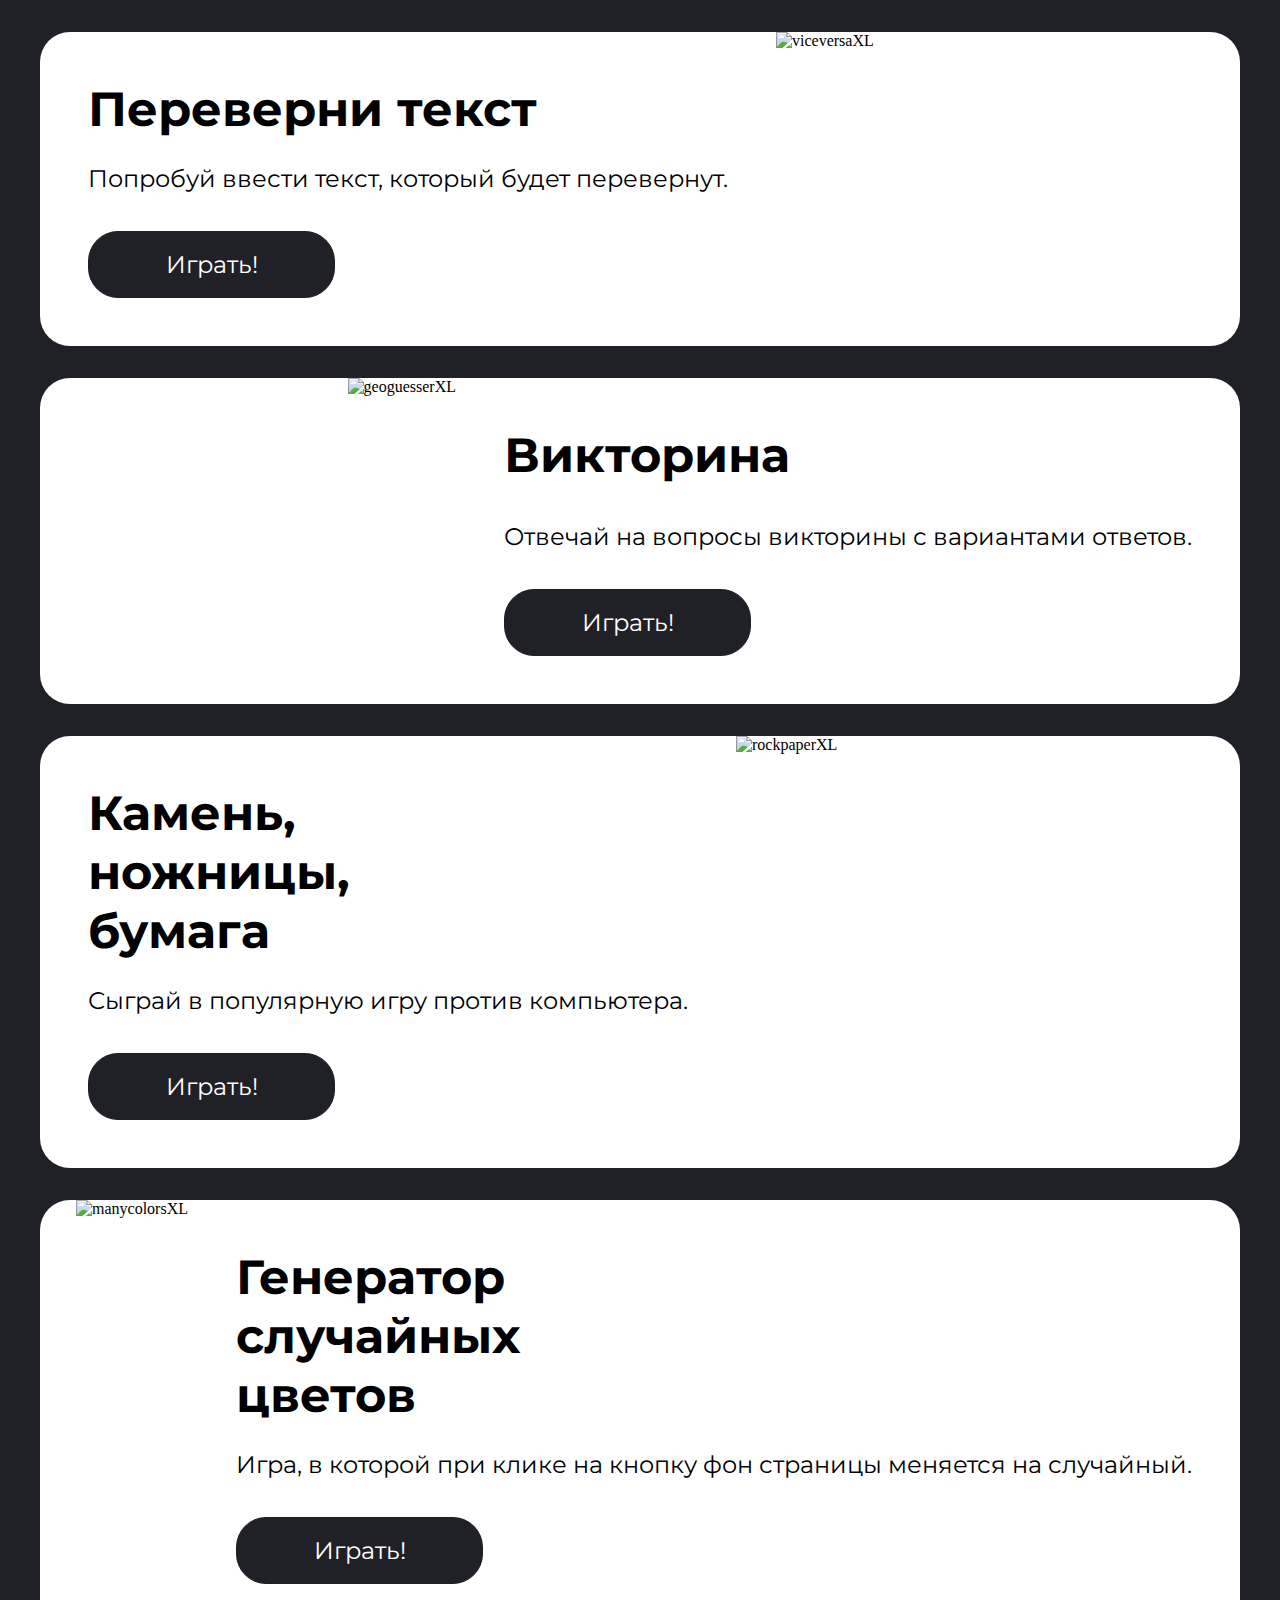
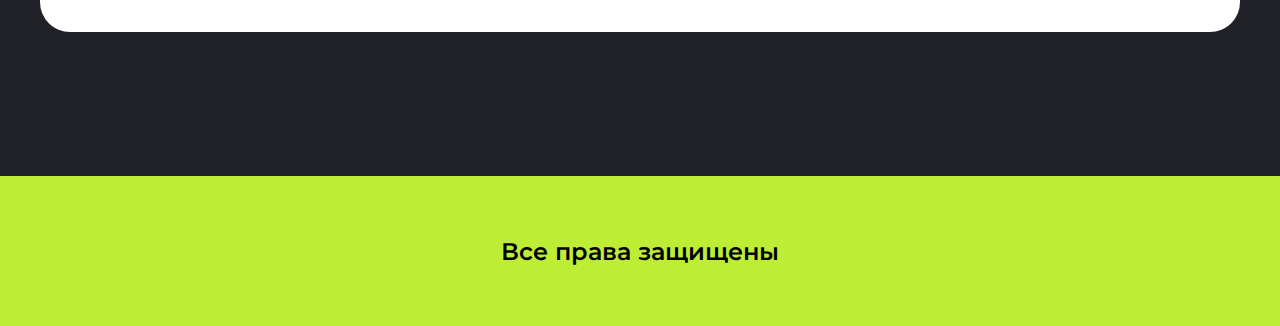
==== commit 01acfcc3: "поправил БЭМ и откалибровал игру с арифметикой" ====
--- a/index.html
+++ b/index.html
@@ -17,156 +17,169 @@
             <button class="header__title-block-button">Поехали!</button>
         </div>
     </header>
-<div class="header__stripe">
-    <div class="header__stripe-text">
-        <p class="header__stripe-text-tag">ВИКТОРИНА</p>
-        <p class="header__stripe-text-tag">УГАДАЙ ЧИСЛО</p>
-        <p class="header__stripe-text-tag">ПЕРЕВЕРНИ ТЕКСТ</p>
-        <p class="header__stripe-text-tag">ПРОСТАЯ АРИФМЕТИКА</p>
-        <p class="header__stripe-text-tag">КАМЕНЬ, НОЖНИЦЫ, БУМАГА</p>
-        <p class="header__stripe-text-tag">ГЕНЕРАТОР СЛУЧАЙНЫХ ЦВЕТОВ</p>
-        <p class="header__stripe-text-tag">ВИКТОРИНА</p>
-        <p class="header__stripe-text-tag">УГАДАЙ ЧИСЛО</p>
-        <p class="header__stripe-text-tag">ПЕРЕВЕРНИ ТЕКСТ</p>
-        <p class="header__stripe-text-tag">ПРОСТАЯ АРИФМЕТИКА</p>
-        <p class="header__stripe-text-tag">КАМЕНЬ, НОЖНИЦЫ, БУМАГА</p>
-        <p class="header__stripe-text-tag">ГЕНЕРАТОР СЛУЧАЙНЫХ ЦВЕТОВ</p>
+<div class="header-stripe">
+    <div class="header-stripe__text">
+        <p class="header-stripe__text-tag">ВИКТОРИНА</p>
+        <p class="header-stripe__text-tag">УГАДАЙ ЧИСЛО</p>
+        <p class="header-stripe__text-tag">ПЕРЕВЕРНИ ТЕКСТ</p>
+        <p class="header-stripe__text-tag">ПРОСТАЯ АРИФМЕТИКА</p>
+        <p class="header-stripe__text-tag">КАМЕНЬ, НОЖНИЦЫ, БУМАГА</p>
+        <p class="header-stripe__text-tag">ГЕНЕРАТОР СЛУЧАЙНЫХ ЦВЕТОВ</p>
+        <p class="header-stripe__text-tag">ВИКТОРИНА</p>
+        <p class="header-stripe__text-tag">УГАДАЙ ЧИСЛО</p>
+        <p class="header-stripe__text-tag">ПЕРЕВЕРНИ ТЕКСТ</p>
+        <p class="header-stripe__text-tag">ПРОСТАЯ АРИФМЕТИКА</p>
+        <p class="header-stripe__text-tag">КАМЕНЬ, НОЖНИЦЫ, БУМАГА</p>
+        <p class="header-stripe__text-tag">ГЕНЕРАТОР СЛУЧАЙНЫХ ЦВЕТОВ</p>
     </div>
 </div>
-<section class="about-games center">
+<section id="about-games" class="about-games center">
 <div class="about-games__textblock">
-    <h2 class="about-games__title">Об играх</h2>
+    <h2 class="about-games__title">Об играх</h2> <!--Блок Об Играх-->
     <p class="about-games__text">В моей коллекции представлено 6 игр на разные темы. <br>Игры несложные – в них может поиграть каждый. <br>Все игры доступны для пользования.</p>
 </div>
-<div class="about-games__gamecards">
+<div class="about-games__gamecards"> <!--Блок Об Играх - карточки-->
     <article class="about-games__gamecard-m">
-    <a class="about-games__gamelink" href="#">
+    <a class="about-games__gamelink" href="#guessGame">
         <img src="gamesite/images/gamesicons/guesser.png" alt="guesser">
         <div class="about-games__gamelink-description">
-            <p class="about-games__gamelink-description__name">Игра №1</p>
+            <h3 class="about-games__gamelink-description__name">Игра №1</h3>
             <p class="about-games__gamelink-description__desc">Угадай число</p>
         </div>
     </a>
     </article>
     <article class="about-games__gamecard-xl">
-    <a class="about-games__gamelink" href="#">
+    <a class="about-games__gamelink" href="#countGame">
             <img src="gamesite/images/gamesicons/counting.png" alt="counting">
             <div class="about-games__gamelink-description">
-                <p class="about-games__gamelink-description__name">Игра №2</p>
+                <h3 class="about-games__gamelink-description__name">Игра №2</h3>
                 <p class="about-games__gamelink-description__desc ">Простая арифметика</p>
             </div>
     </a>
     </article>
     <article class="about-games__gamecard-m">
-    <a class="about-games__gamelink" href="#">
+    <a class="about-games__gamelink" href="#viceGame">
         <img src="gamesite/images/gamesicons/viceversa.png" alt="viceversa">
         <div class="about-games__gamelink-description">
-            <p class="about-games__gamelink-description__name">Игра №3</p>
+            <h3 class="about-games__gamelink-description__name">Игра №3</h3>
             <p class="about-games__gamelink-description__desc">Переверни текст</p>
         </div>
     </a>
     </article>
     <article class="about-games__gamecard-xxl">
-    <a class="about-games__gamelink" href="#">
+    <a class="about-games__gamelink" href="#rockGame">
             <img src="gamesite/images/gamesicons/rockpaper.png" alt="rockpaper">
             <div class="about-games__gamelink-description">
-                <p class="about-games__gamelink-description__name">Игра №4</p>
+                <h3 class="about-games__gamelink-description__name">Игра №4</h3>
                 <p class="about-games__gamelink-description__desc">Камень, ножницы, бумага</p>
             </div>
     </a>
     </article>
     <article class="about-games__gamecard-xl2">
-    <a class="about-games__gamelink" href="#">
+    <a class="about-games__gamelink" href="#geoGame">
             <img src="gamesite/images/gamesicons/geoguesser.png" alt="geoguesser">
             <div class="about-games__gamelink-description">
-                <p class="about-games__gamelink-description__name">Игра №5</p>
+                <h3 class="about-games__gamelink-description__name">Игра №5</h3>
                 <p class="about-games__gamelink-description__desc">Простая викторина</p>
             </div>
     </a>
     </article>
     <article class="about-games__gamecard-xxl">
-    <a class="about-games__gamelink" href="#">
+    <a class="about-games__gamelink" href="#colorGame">
             <img src="gamesite/images/gamesicons/manycolors.png" alt="manycolors">
             <div class="about-games__gamelink-description">
-                <p class="about-games__gamelink-description__name">Игра №6</p>
+                <h3 class="about-games__gamelink-description__name">Игра №6</h3>
                 <p class="about-games__gamelink-description__desc">Генератор случайных цветов</p>
             </div>
     </a>
     </article>
 </div>
 </section>
-<section class="mini-games center">
+<section class="mini-games center"> <!--Блок Мини-игры-->
     <div class="mini-games__background">
-        <h2 class="mini-games__title">Мини-игры</h2>
+        <h2 class="mini-games__title">Мини-игры</h2> 
         <div class="mini-games__allcards">
-            <article class="mini-games__gamecard">
+            <article id="guessGame" class="mini-games__gamecard"> <!--Игра 1-->
                 <img class="mini-games__image2" src="gamesite/images/gamesicons/mobile/guessermob.png" alt="guesserMOB">
                 <div class="mini-games__gamecard-text-container">
                     <div class="mini-games__gamecard-textonly">
                         <h3 class="mini-games__gametitle">Угадай число</h3>
                         <p class="mini-games__gametext">Попробуй угадать случайное число от 1 до 100.</p>
                     </div>    
-                    <button class="mini-games__gamebutton" onclick="startGame()">Играть!</button>
+                    <button class="mini-games__gamebutton" onclick="startGuessingGame()">Играть!</button>
                 </div>
                 <img class="mini-games__image1" src="gamesite/images/gamesicons/gamesiconsLarge/guesserXL.png" alt="guesserXL">
                 
             </article>
-            <article class="mini-games__gamecard2">
+            <article id="countGame" class="mini-games__gamecard2"> <!--Игра 2-->
                 <img class="mini-games__image2" src="gamesite/images/gamesicons/mobile/countingmob.png" alt="countingMOB">
                 <div class="mini-games__gamecard-text-container2">
                     <div class="mini-games__gamecard-textonly2">
                         <h3 class="mini-games__gametitle2">Простая арифметика</h3>
                         <p class="mini-games__gametext2">Попробуй решить простые арифметические задачки.</p>
                     </div>
-                    <button class="mini-games__gamebutton">Играть!</button>
+                    <button class="mini-games__gamebutton" onclick="startArithmeticGame()">Играть!</button>
                 </div>
                 <img class="mini-games__image1" src="gamesite/images/gamesicons/gamesiconsLarge/countingXL.png" alt="countingXL">
                 
             </article>
-            <article class="mini-games__gamecard">
+            <article id="viceGame" class="mini-games__gamecard"> <!--Игра 3-->
                 <img class="mini-games__image2" src="gamesite/images/gamesicons/mobile/viceversamob.png" alt="viceversaMOB">
                 <div class="mini-games__gamecard-text-container">
                     <div class="mini-games__gamecard-textonly">
                         <h3 class="mini-games__gametitle">Переверни текст</h3>
                         <p class="mini-games__gametext">Попробуй ввести текст, который будет перевернут.</p>
                     </div>    
-                    <button class="mini-games__gamebutton">Играть!</button>
+                    <button class="mini-games__gamebutton" onclick="showInput()">Играть!</button>
+                    <div class="inputContainer" style="display: none;">
+                        <input type="text" class="userInput mini-games__input" placeholder="Введите текст здесь">
+                        <button onclick="reverseText()">Перевернуть текст</button>
+                        <p class="result mini-games__result"></p>
+                    </div>
                 </div>
                 <img class="mini-games__image1" src="gamesite/images/gamesicons/gamesiconsLarge/viceversaXL.png" alt="viceversaXL">
                 
             </article>
-            <article class="mini-games__gamecard2">
+            <article id="geoGame" class="mini-games__gamecard2"> <!--Игра 4-->
                 <img class="mini-games__image2" src="gamesite/images/gamesicons/mobile/geoguessermob.png" alt="geoguesserMOB">
                 <div class="mini-games__gamecard-text-container2">
                     <div class="mini-games__gamecard-textonly2">
                         <h3 class="mini-games__gametitle2">Викторина</h3>
                         <p class="mini-games__gametext2">Отвечай на вопросы викторины с вариантами ответов.</p>
                     </div>
-                    <button class="mini-games__gamebutton">Играть!</button>
+                    <button class="mini-games__gamebutton" onclick="startQuiz()">Играть!</button>
                 </div>
                 <img class="mini-games__image1" src="gamesite/images/gamesicons/gamesiconsLarge/geoguesserXL.png" alt="geoguesserXL">
                 
             </article>
-            <article class="mini-games__gamecard">
+            <article id="rockGame" class="mini-games__gamecard"> <!--Игра 5-->
                 <img class="mini-games__image2" src="gamesite/images/gamesicons/mobile/rockpapermob.png" alt="rockpaperMOB">
                 <div class="mini-games__gamecard-text-container">
                     <div class="mini-games__gamecard-textonly">
-                        <h3 class="mini-games__gametitle">Камень, ножницы, бумага</h3>
+                        <h3 class="mini-games__gametitle">
+                            <span>Камень,</span>
+                            <span>ножницы,</span>
+                            <span>бумага</span>
+                        </h3>
                         <p class="mini-games__gametext">Сыграй в популярную игру против компьютера.</p>
                     </div>    
-                    <button class="mini-games__gamebutton">Играть!</button>
+                    <button class="mini-games__gamebutton" onclick="playGame()">Играть!</button>
                 </div>
                 <img class="mini-games__image1" src="gamesite/images/gamesicons/gamesiconsLarge/rockpaperXL.png" alt="rockpaperXL">
                 
             </article>
-            <article class="mini-games__gamecard3">
+            <article id="colorGame" class="mini-games__gamecard3"> <!--Игра 6-->
                 <img class="mini-games__image2" src="gamesite/images/gamesicons/mobile/manycolorsmob.png" alt="manycolorsMOB">
                 <div class="mini-games__gamecard-text-container3">
                     <div class="mini-games__gamecard-textonly3">
-                        <h3 class="mini-games__gametitle3">Генератор случайных цветов</h3>
+                        <h3 class="mini-games__gametitle3">
+                            <span>Генератор</span>
+                            <span>случайных</span>
+                            <span>цветов</span>
+                        </h3>
                         <p class="mini-games__gametext3">Игра, в которой при клике на кнопку фон страницы меняется на случайный.</p>
                     </div>
-                    <button class="mini-games__gamebutton">Играть!</button>
+                    <button class="mini-games__gamebutton" onclick="changeBackgroundColor()">Играть!</button>
                 </div>
                 <img class="mini-games__image1" src="gamesite/images/gamesicons/gamesiconsLarge/manycolorsXL.png" alt="manycolorsXL">
                 
@@ -178,6 +191,5 @@
 <h4 class="footer__text">Все права защищены</h4>
 </footer>
 <script src="scripts.js"></script>
-<script src="HW5/hw-5.js"> </script>
 </body>
 </html>--- a/style.css
+++ b/style.css
@@ -7,6 +7,8 @@
     box-sizing: border-box;
   }
  
+html {scroll-behavior: smooth;}
+
 .center {
     padding-left: calc(50% - 720px);
     padding-right: calc(50% - 720px);
@@ -87,7 +89,7 @@
 
 /* ↓↓↓ БЕГУЩАЯ СТРОКА ↓↓↓ */
 
-.header__stripe {
+.header-stripe {
     background-color: rgb(188, 236, 48);
     width: 100%;
     height: 98px;
@@ -95,17 +97,18 @@
     margin: 0 auto;
 }
 
-.header__stripe-text {
+.header-stripe__text {
     display: flex;
     flex-direction: row;
     align-items: center;
     justify-content: center;
     height: 90px;
     gap: 138px;
-    
-}
-
-.header__stripe-text-tag {
+    animation: scroll-left 15s linear infinite;
+    
+}
+
+.header-stripe__text-tag {
     width: 100%;
     position: relative;
     font-size: 30px;
@@ -116,7 +119,7 @@
     font-family: Montserrat;
 }
 
-.header__stripe-text-tag::before {
+.header-stripe__text-tag::before {
     position: absolute;
     content:'';
     background-image: url(gamesite/images/headerstripestar.svg);
@@ -124,6 +127,15 @@
     height: 36px;
     top: 0;
     left: -82px;
+}
+
+@keyframes scroll-left {
+    from {
+        transform: translateX(100%); 
+    }
+    to {
+        transform: translateX(-100%); 
+    }
 }
 
 /* ↑↑↑ БЕГУЩАЯ СТРОКА конец ↑↑↑ */
@@ -323,7 +335,9 @@
     letter-spacing: 0px;
     margin-bottom: 24px;
 }
-
+.mini-games__gametitle span {
+    display: block; /* Каждое слово будет на новой строке */
+}
 .mini-games__gametext {
     font-family: Montserrat;
     font-size: 24px;
@@ -428,6 +442,9 @@
     letter-spacing: 0px;
     margin-bottom: 24px;
 
+}
+.mini-games__gametitle3 span {
+    display: block; /* Каждое слово будет на новой строке */
 }
 
 .mini-games__gametext3 {
@@ -507,4 +524,11 @@
 button:hover {
     background-color: #0056b3; 
 }
-/* ↑↑ 1 Игра внешка ↑↑ */+/* ↑↑ 1 Игра внешка ↑↑ */
+
+/* ↓↓ 3 Игра внешка ↓↓ */
+.inputContainer {
+    padding-top: 10px;
+}
+
+/* ↑↑ 3 Игра внешка ↑↑ */--- a/_mobile.css
+++ b/_mobile.css
@@ -18,7 +18,6 @@
     margin: auto;
 }
 
-
 .header__title-block-title {
     font-family: Montserrat;
     font-size: 40px;
@@ -58,26 +57,26 @@
 /* ↑↑↑Кнопка конец↑↑↑ */
 
 /* ↓↓↓ БЕГУЩАЯ СТРОКА ↓↓↓ */
-.header__stripe {display: none;}
-.header__stripe {
+.header-stripe {
     background-color: rgb(188, 236, 48);
     width: 100%;
     height: 51px;
     overflow: hidden;
+    position: relative;
     
 }
 
-.header__stripe-text {
+.header-stripe__text {
     display: flex;
     flex-direction: row;
     align-items: center;
     justify-content: center;
-    height: 51.34px;
+    height: 51px;
     gap: 74.13px;
-    
-}
-
-.header__stripe-text-tag {
+    animation: scroll-left 15s linear infinite;
+}
+
+.header-stripe__text-tag {
     width: 100%;
     position: relative;
     font-size: 16px;
@@ -87,16 +86,24 @@
     text-transform: uppercase;
 }
 
-.header__stripe-text-tag::before {
+.header-stripe__text-tag {
     position: absolute;
     content:'';
     background-image: url(gamesite/images/headerstripestar.svg);
-    width: 19.34pxx;
-    height: 19.34pxpx;
+    width: 19.34px;
+    height: 19.34px;
     top: -9px;
     left: -52px;
 }
 
+@keyframes scroll-left {
+    from {
+        transform: translateX(100%); 
+    }
+    to {
+        transform: translateX(-100%); 
+    }
+}
 /* ↑↑↑ БЕГУЩАЯ СТРОКА конец ↑↑↑ */
 
 /* ↓↓ Контейнер со всеми карточками ↓↓ */
